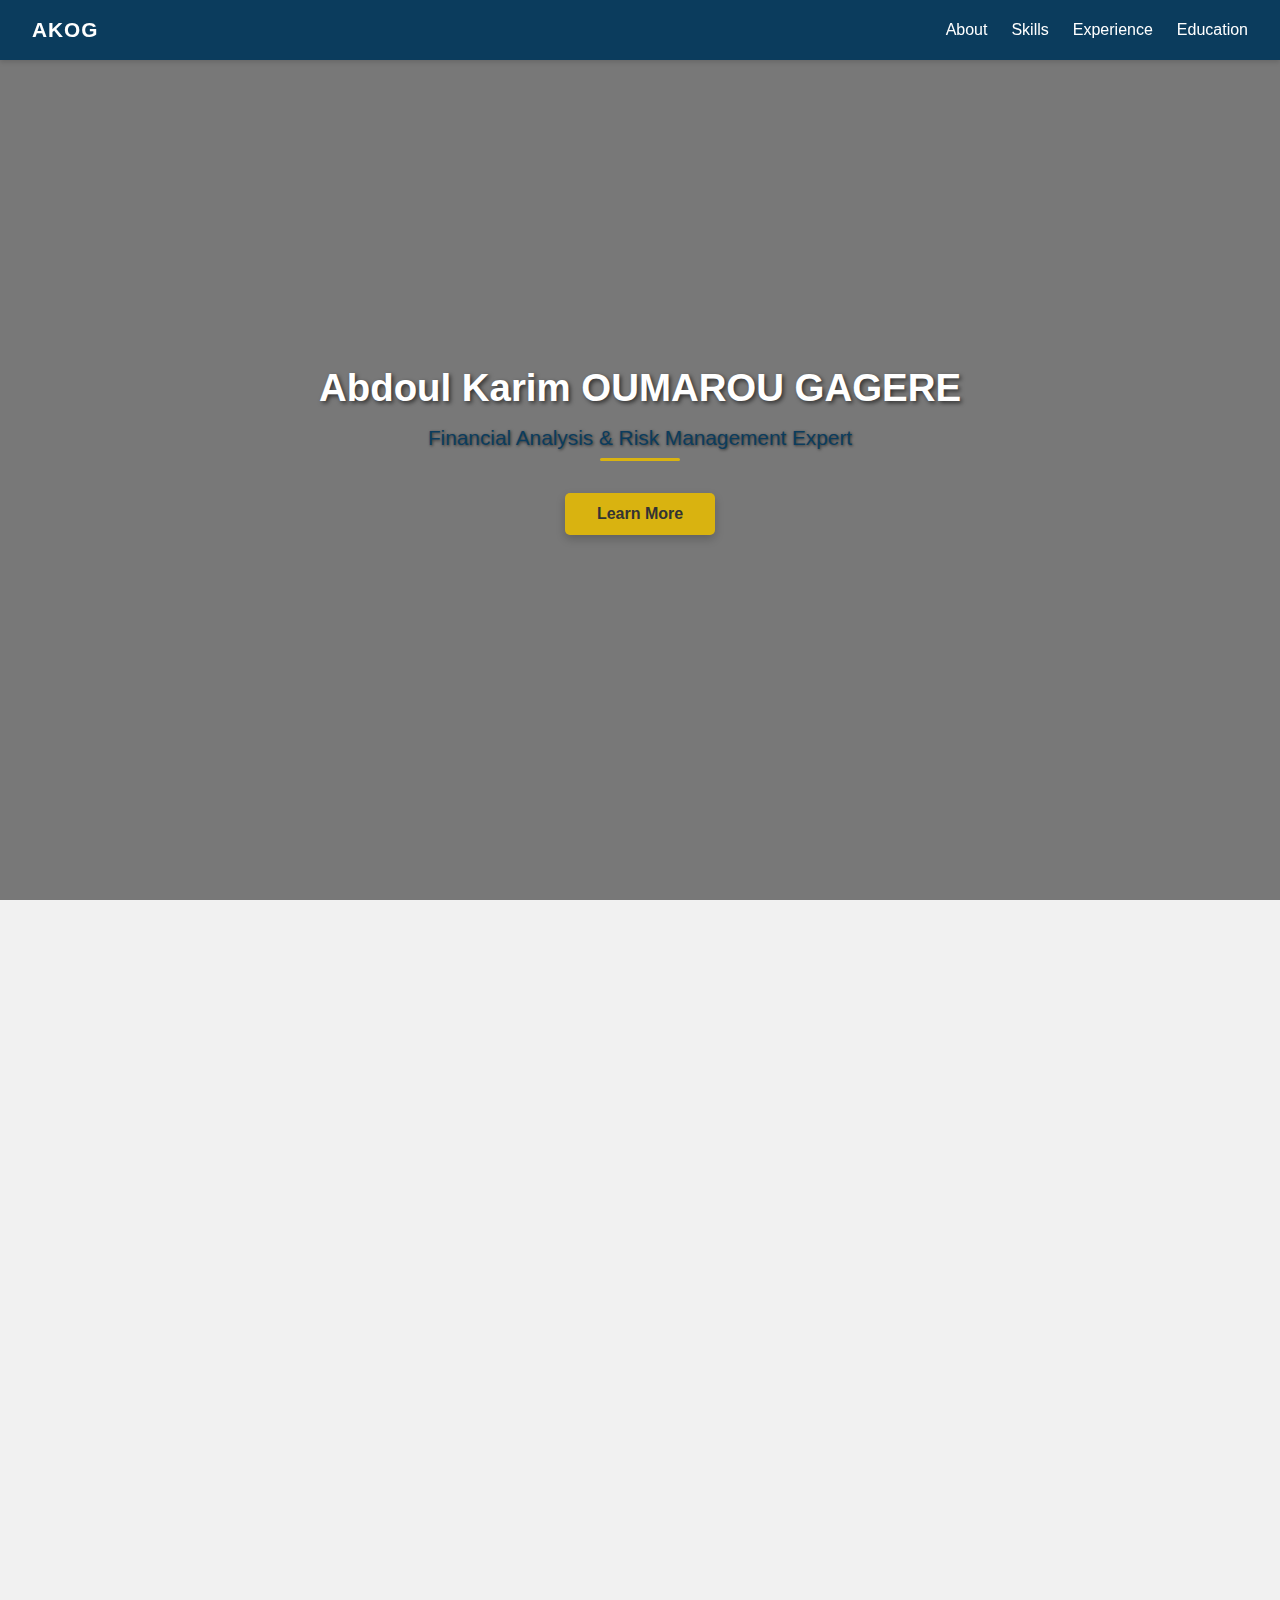
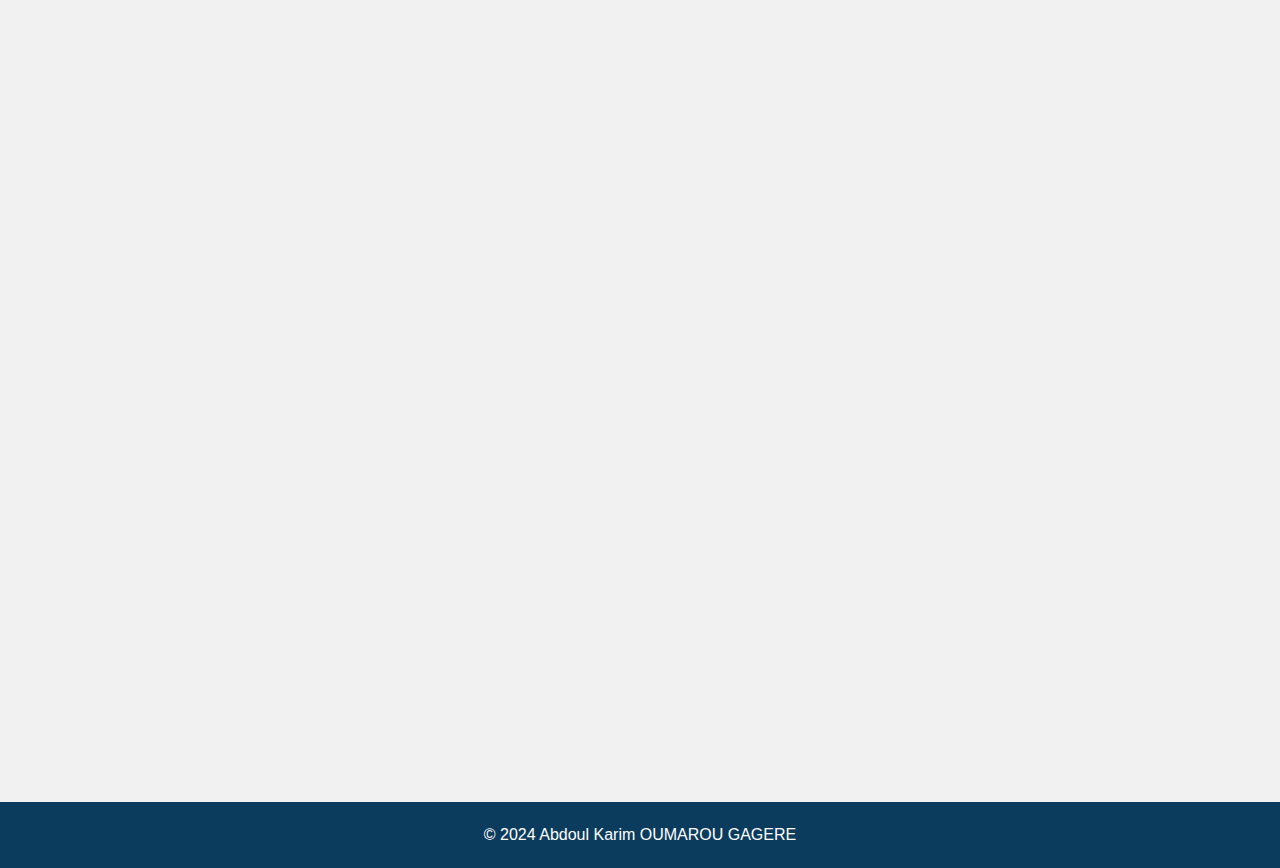
==== index.html @ 5df1a67a "index.html" ====
<!DOCTYPE html>
<html lang="en">
<head>
  <meta charset="UTF-8" />
  <meta name="description" content="CV for Abdoul Karim OUMAROU GAGERE" />
  <meta name="keywords" content="CV, Profile, Finance, Risk Management, WAEMU" />
  <meta name="author" content="Abdoul Karim OUMAROU GAGERE" />
  <meta name="viewport" content="width=device-width, initial-scale=1.0" />
  <title>CV - Abdoul Karim OUMAROU GAGERE</title>
  <style>
    /***********************************************
    * GLOBAL RESET & THEME
    ***********************************************/
    * {
      margin: 0;
      padding: 0;
      box-sizing: border-box;
    }

    body {
      font-family: "Segoe UI", Tahoma, Geneva, Verdana, sans-serif;
      color: #333;
      background-color: #f1f1f1;
      overflow-x: hidden; /* Avoid horizontal scrolling */
      scroll-behavior: smooth;
    }

    a {
      text-decoration: none;
      color: inherit;
    }

    :root {
      --primary-color: #0b3c5d;
      --secondary-color: #328cc1;
      --accent-color: #d9b310;
      --neutral-color: #f1f1f1;
      --text-color: #333;
      --light-text-color: #fff;
    }

    /***********************************************
    * HEADER
    ***********************************************/
    header {
      position: fixed;
      top: 0;
      width: 100%;
      height: 60px;
      background-color: var(--primary-color);
      display: flex;
      align-items: center;
      justify-content: space-between;
      padding: 0 2rem;
      z-index: 999;
      box-shadow: 0 2px 5px rgba(0,0,0,0.15);
    }

    .logo {
      color: var(--light-text-color);
      font-size: 1.3rem;
      font-weight: bold;
      letter-spacing: 1px;
    }

    nav ul {
      display: flex;
      gap: 1.5rem;
      list-style: none;
    }

    nav ul li a {
      color: var(--light-text-color);
      font-weight: 500;
      transition: color 0.3s ease;
    }

    nav ul li a:hover {
      color: var(--accent-color);
    }

    @media (max-width: 768px) {
      nav ul {
        display: none; /* Hide on mobile – optionally implement hamburger */
      }
    }

    /***********************************************
    * HERO (Parallax)
    ***********************************************/
    .hero {
      width: 100%;
      height: 100vh;
      background: url('https://images.unsplash.com/photo-1504274066651-8d31a536b11a?auto=format&fit=crop&w=1950&q=80')
        no-repeat center center/cover;
      display: flex;
      flex-direction: column;
      align-items: center;
      justify-content: center;
      position: relative;
      text-align: center;
      color: var(--light-text-color);
    }

    /* Dark Overlay */
    .hero::before {
      content: "";
      position: absolute;
      top: 0;
      left: 0;
      width: 100%;
      height: 100%;
      background: rgba(0, 0, 0, 0.5);
      z-index: 0;
    }

    .hero-content {
      position: relative;
      z-index: 1;
      max-width: 800px;
      padding: 2rem;
    }

    .hero h1 {
      font-size: 2.4rem;
      margin-bottom: 1rem;
      text-shadow: 2px 2px 4px rgba(0,0,0,0.6);
    }

    .hero h2 {
      font-size: 1.3rem;
      margin-bottom: 2rem;
      font-weight: 300;
      text-shadow: 1px 1px 3px rgba(0,0,0,0.6);
    }

    .hero button {
      padding: 0.75rem 2rem;
      background-color: var(--accent-color);
      border: none;
      color: var(--text-color);
      font-size: 1rem;
      font-weight: 600;
      border-radius: 5px;
      cursor: pointer;
      box-shadow: 0 4px 10px rgba(0,0,0,0.2);
      transition: background 0.3s ease, transform 0.3s ease;
    }

    .hero button:hover {
      background-color: #c9a10c;
      transform: translateY(-3px);
    }

    /***********************************************
    * MAIN SECTION WRAPPER
    ***********************************************/
    main {
      margin-top: 60px; /* So content is not hidden behind fixed header */
    }

    section {
      min-height: 60vh;
      padding: 4rem 2rem;
      display: flex;
      flex-direction: column;
      align-items: center;
      justify-content: center;
      background-color: var(--neutral-color);
    }

    section h2 {
      font-size: 2rem;
      color: var(--primary-color);
      margin-bottom: 2rem;
      text-align: center;
      position: relative;
    }

    /* Simple decorative underline for headings */
    section h2::after {
      content: "";
      width: 80px;
      height: 3px;
      background-color: var(--accent-color);
      display: block;
      margin: 0.5rem auto 0;
      border-radius: 2px;
    }

    /***********************************************
    * ABOUT SECTION
    ***********************************************/
    #about {
      background-color: #fefefe;
    }

    .about-content {
      max-width: 900px;
      margin: 0 auto;
      text-align: center;
      line-height: 1.7;
      color: #555;
    }

    .about-content .personal-info {
      margin-bottom: 1.5rem;
      color: #777;
      font-size: 1rem;
    }

    /***********************************************
    * SKILLS SECTION
    ***********************************************/
    #skills {
      background-color: var(--neutral-color);
    }

    .skills-container {
      max-width: 900px;
      width: 100%;
      margin: 0 auto;
    }

    .skills-item {
      margin-bottom: 1.5rem;
    }

    .skill-label {
      font-weight: 600;
      margin-bottom: 0.5rem;
      color: #444;
    }

    /* Skill Progress Bar */
    .progress-bar {
      position: relative;
      width: 100%;
      height: 8px;
      background-color: #ddd;
      border-radius: 4px;
      overflow: hidden;
    }

    .progress {
      height: 100%;
      background-color: var(--secondary-color);
      width: 0; /* Will animate via JS */
      border-radius: 4px;
      transition: width 1s ease-out;
    }

    /***********************************************
    * EXPERIENCE SECTION
    ***********************************************/
    #experience {
      background-color: #fff;
    }

    .experience-content {
      max-width: 900px;
      width: 100%;
      margin: 0 auto;
    }

    /* Timeline or Card-like styles */
    .job-card {
      background-color: var(--neutral-color);
      margin-bottom: 2rem;
      padding: 1rem 2rem;
      border-radius: 8px;
      box-shadow: 0 2px 8px rgba(0,0,0,0.1);
      transition: transform 0.3s ease;
    }

    .job-card:hover {
      transform: translateY(-3px);
    }

    .job-card h3 {
      color: var(--accent-color);
      font-size: 1.3rem;
      margin-bottom: 0.3rem;
    }

    .job-card h4 {
      color: var(--primary-color);
      margin-bottom: 0.2rem;
      font-size: 1.1rem;
    }

    .job-card h5 {
      color: #666;
      font-size: 0.95rem;
      margin-bottom: 0.5rem;
    }

    .job-card ul {
      margin-left: 1.5rem;
      list-style-type: square;
      color: #555;
      line-height: 1.7;
      margin-top: 0.5rem;
    }

    /***********************************************
    * EDUCATION SECTION
    ***********************************************/
    #education {
      background-color: var(--neutral-color);
    }

    .education-content {
      max-width: 900px;
      width: 100%;
      margin: 0 auto;
    }

    .edu-cert-grid {
      display: grid;
      grid-template-columns: 1fr 1fr;
      gap: 2rem;
      margin-top: 2rem;
    }

    @media (max-width: 768px) {
      .edu-cert-grid {
        grid-template-columns: 1fr;
      }
    }

    .edu-block, .cert-block {
      background-color: #fff;
      border-radius: 8px;
      box-shadow: 0 2px 8px rgba(0,0,0,0.1);
      padding: 1.5rem;
      transition: transform 0.3s ease;
    }

    .edu-block:hover, .cert-block:hover {
      transform: translateY(-3px);
    }

    .edu-block h3, .cert-block h3 {
      color: var(--accent-color);
      font-size: 1.2rem;
      margin-bottom: 1rem;
    }

    .edu-block ul, .cert-block ul {
      list-style-type: disc;
      margin-left: 1.3rem;
      color: #555;
      line-height: 1.7;
    }

    /***********************************************
    * FOOTER
    ***********************************************/
    footer {
      background-color: var(--primary-color);
      color: var(--light-text-color);
      text-align: center;
      padding: 1rem 2rem;
    }

    footer p {
      margin: 0.5rem 0;
    }

    /***********************************************
    * SCROLL ANIMATION CLASSES
    ***********************************************/
    .hidden {
      opacity: 0;
      transform: translateY(40px);
      transition: all 0.8s ease;
    }

    .show {
      opacity: 1;
      transform: translateY(0);
    }
  </style>
</head>
<body>
  <!-- HEADER -->
  <header>
    <div class="logo">AKOG</div>
    <nav>
      <ul>
        <li><a href="#about">About</a></li>
        <li><a href="#skills">Skills</a></li>
        <li><a href="#experience">Experience</a></li>
        <li><a href="#education">Education</a></li>
      </ul>
    </nav>
  </header>

  <!-- HERO -->
  <section class="hero">
    <div class="hero-content">
      <h1>Abdoul Karim OUMAROU GAGERE</h1>
      <h2>Financial Analysis &amp; Risk Management Expert</h2>
      <button onclick="document.querySelector('#about').scrollIntoView({behavior:'smooth'});">
        Learn More
      </button>
    </div>
  </section>

  <!-- MAIN CONTENT -->
  <main>
    <!-- ABOUT -->
    <section id="about" class="hidden">
      <h2>About Me</h2>
      <div class="about-content">
        <div class="personal-info">
          <p><strong>Address:</strong> Liberté 6 extension — Dakar, SENEGAL</p>
          <p><strong>Phone:</strong> (+221) 78 439 1923</p>
          <!-- Removed Email, Nationality, and Marital Status as requested -->
        </div>
        <p>
          Highly analytical and results-oriented financial professional with over eight years 
          of experience working within the West African financial sector, specializing in 
          financial standardization and regulatory compliance. Proven ability to analyze 
          financial data, assess risks, and ensure adherence to stringent regulatory 
          frameworks within the WAEMU region. Extensive experience collaborating with and 
          understanding the operational needs of financial institutions. Possesses a strong 
          understanding of financial instruments and regulatory environments gained through 
          implementing key financial standards.
        </p>
        <br/>
        <p>
          Seeking to leverage expertise in financial analysis, risk assessment, and 
          stakeholder management to contribute to Shelter Afrique's mission of promoting 
          sustainable housing development in Africa by effectively managing and optimizing 
          loan portfolios. Fluent in English and French.
        </p>
      </div>
    </section>

    <!-- SKILLS -->
    <section id="skills" class="hidden">
      <h2>My Skills</h2>
      <div class="skills-container">

        <!-- Example Progress Bars for Skills -->
        <div class="skills-item">
          <div class="skill-label">Financial Analysis &amp; Reporting</div>
          <div class="progress-bar">
            <div class="progress" data-progress="90"></div>
          </div>
        </div>

        <div class="skills-item">
          <div class="skill-label">Risk Assessment &amp; Management</div>
          <div class="progress-bar">
            <div class="progress" data-progress="88"></div>
          </div>
        </div>

        <div class="skills-item">
          <div class="skill-label">Regulatory Compliance (WAEMU &amp; International)</div>
          <div class="progress-bar">
            <div class="progress" data-progress="85"></div>
          </div>
        </div>

        <div class="skills-item">
          <div class="skill-label">Stakeholder Management &amp; Collaboration</div>
          <div class="progress-bar">
            <div class="progress" data-progress="90"></div>
          </div>
        </div>

        <div class="skills-item">
          <div class="skill-label">Project Management (Financial Focus)</div>
          <div class="progress-bar">
            <div class="progress" data-progress="80"></div>
          </div>
        </div>

        <div class="skills-item">
          <div class="skill-label">Understanding of Financial Institutions</div>
          <div class="progress-bar">
            <div class="progress" data-progress="85"></div>
          </div>
        </div>

        <div class="skills-item">
          <div class="skill-label">Training &amp; Capacity Building (Financial Context)</div>
          <div class="progress-bar">
            <div class="progress" data-progress="85"></div>
          </div>
        </div>

        <div class="skills-item">
          <div class="skill-label">Microsoft Office Suite (Word, Excel, PowerPoint)</div>
          <div class="progress-bar">
            <div class="progress" data-progress="92"></div>
          </div>
        </div>

        <div class="skills-item">
          <div class="skill-label">Bilingual Communication (French &amp; English)</div>
          <div class="progress-bar">
            <div class="progress" data-progress="95"></div>
          </div>
        </div>
      </div>
    </section>

    <!-- EXPERIENCE -->
    <section id="experience" class="hidden">
      <h2>Professional Experience</h2>
      <div class="experience-content">
        <!-- Job 1 -->
        <div class="job-card">
          <h3>CONOBAFI</h3>
          <h4>Standardization Specialist</h4>
          <h5>May 2019 – Present (Dakar, Senegal)</h5>
          <ul>
            <li>
              Led development and implementation of interoperable QR Code payment 
              standard and direct debit payment standard adopted by the BCEAO, 
              impacting over 130 banks across the WAEMU region.
            </li>
            <li>
              Ensured projects met WAEMU regulations by liaising with regulatory 
              bodies (BCEAO, AMF-UMOA), demonstrating strong regulatory understanding.
            </li>
            <li>
              Prepared project proposals, reports, and strategic notes for 
              executive committees; managed budgets (~$48k USD annually).
            </li>
            <li>
              Drafted RFPs and Terms of Reference for standardization projects, 
              aligning with regulatory standards and fostering transparency.
            </li>
            <li>
              Developed internal procedures and quality assurance checks to improve 
              financial accountability and operational efficiency.
            </li>
            <li>
              Organized workshops in seven West African countries, building 
              regional capacity in financial standardization and compliance.
            </li>
            <li>
              Engaged with BCEAO, AMF-UMOA, and financial institutions to 
              provide training, fostering strong partnerships.
            </li>
          </ul>
        </div>

        <!-- Job 2 -->
        <div class="job-card">
          <h3>FIDELITY INVESTMENTS CANADA</h3>
          <h4>Senior Bilingual Financial Service Representative</h4>
          <h5>Dec 2015 – Jan 2018 (Toronto, Canada)</h5>
          <ul>
            <li>
              Provided expert advice on mutual fund regulations and 
              investment strategies, leveraging deep knowledge of financial products.
            </li>
            <li>
              Managed client inquiries and supported investment brokers, 
              adhering to regulatory requirements in all interactions.
            </li>
            <li>
              Contributed to process improvements for enhanced service delivery 
              in a regulated financial environment.
            </li>
            <li>
              Ensured strict compliance with Canadian financial regulations and 
              company policies in client engagements.
            </li>
          </ul>
        </div>

        <!-- Job 3 -->
        <div class="job-card">
          <h3>CHASE PAYMENTECH</h3>
          <h4>Bilingual Client Service Specialist</h4>
          <h5>Feb 2015 – Dec 2015 (Toronto, Canada)</h5>
          <ul>
            <li>
              Provided technical support to merchants on payment systems, 
              requiring an understanding of financial transaction processes and security.
            </li>
            <li>
              Analyzed financial transactions to resolve discrepancies and 
              prevent fraud, showcasing attention to detail in financial matters.
            </li>
          </ul>
        </div>
      </div>
    </section>

    <!-- EDUCATION -->
    <section id="education" class="hidden">
      <h2>Education &amp; Certifications</h2>
      <div class="education-content">
        <div class="edu-cert-grid">
          <!-- Education -->
          <div class="edu-block">
            <h3>Education</h3>
            <ul>
              <li>Post Graduate Diploma in Finance — University of Quebec at Trois-Rivieres (2014)</li>
              <li>Bachelor of Arts in Economics — University Moulay Ismail Meknes (2011)</li>
            </ul>
          </div>
          <!-- Certifications -->
          <div class="cert-block">
            <h3>Certifications</h3>
            <ul>
              <li>ISO 20022 CBPR+ (2023)</li>
              <li>Operational Risk Management (2023)</li>
              <li>Quality Management Systems ISO 9001 (2022)</li>
              <li>Project Management Training (2021)</li>
            </ul>
          </div>
        </div>
      </div>
    </section>
  </main>

  <!-- FOOTER -->
  <footer>
    <p>© 2024 Abdoul Karim OUMAROU GAGERE</p>
    <!-- Removed email link; only phone was requested to remain. -->
  </footer>

  <!-- JS: Intersection Observer + Skill Bar Animation -->
  <script>
    // Reveal sections on scroll
    const hiddenSections = document.querySelectorAll('.hidden');
    const revealSection = (entries, observer) => {
      entries.forEach(entry => {
        if (entry.isIntersecting) {
          entry.target.classList.add('show');
          observer.unobserve(entry.target);
        }
      });
    };
    const sectionObserver = new IntersectionObserver(revealSection, {
      threshold: 0.1,
    });
    hiddenSections.forEach(section => sectionObserver.observe(section));

    // Animate skill progress bars
    window.addEventListener('scroll', function() {
      const progressBars = document.querySelectorAll('.progress');
      progressBars.forEach(bar => {
        const rect = bar.getBoundingClientRect();
        if (
          rect.top >= 0 &&
          rect.bottom <= (window.innerHeight || document.documentElement.clientHeight)
        ) {
          // Animate only once if not already set
          if (!bar.style.width || bar.style.width === '0px') {
            const finalWidth = bar.getAttribute('data-progress') + '%';
            bar.style.width = finalWidth;
          }
        }
      });
    });
  </script>
</body>
</html>
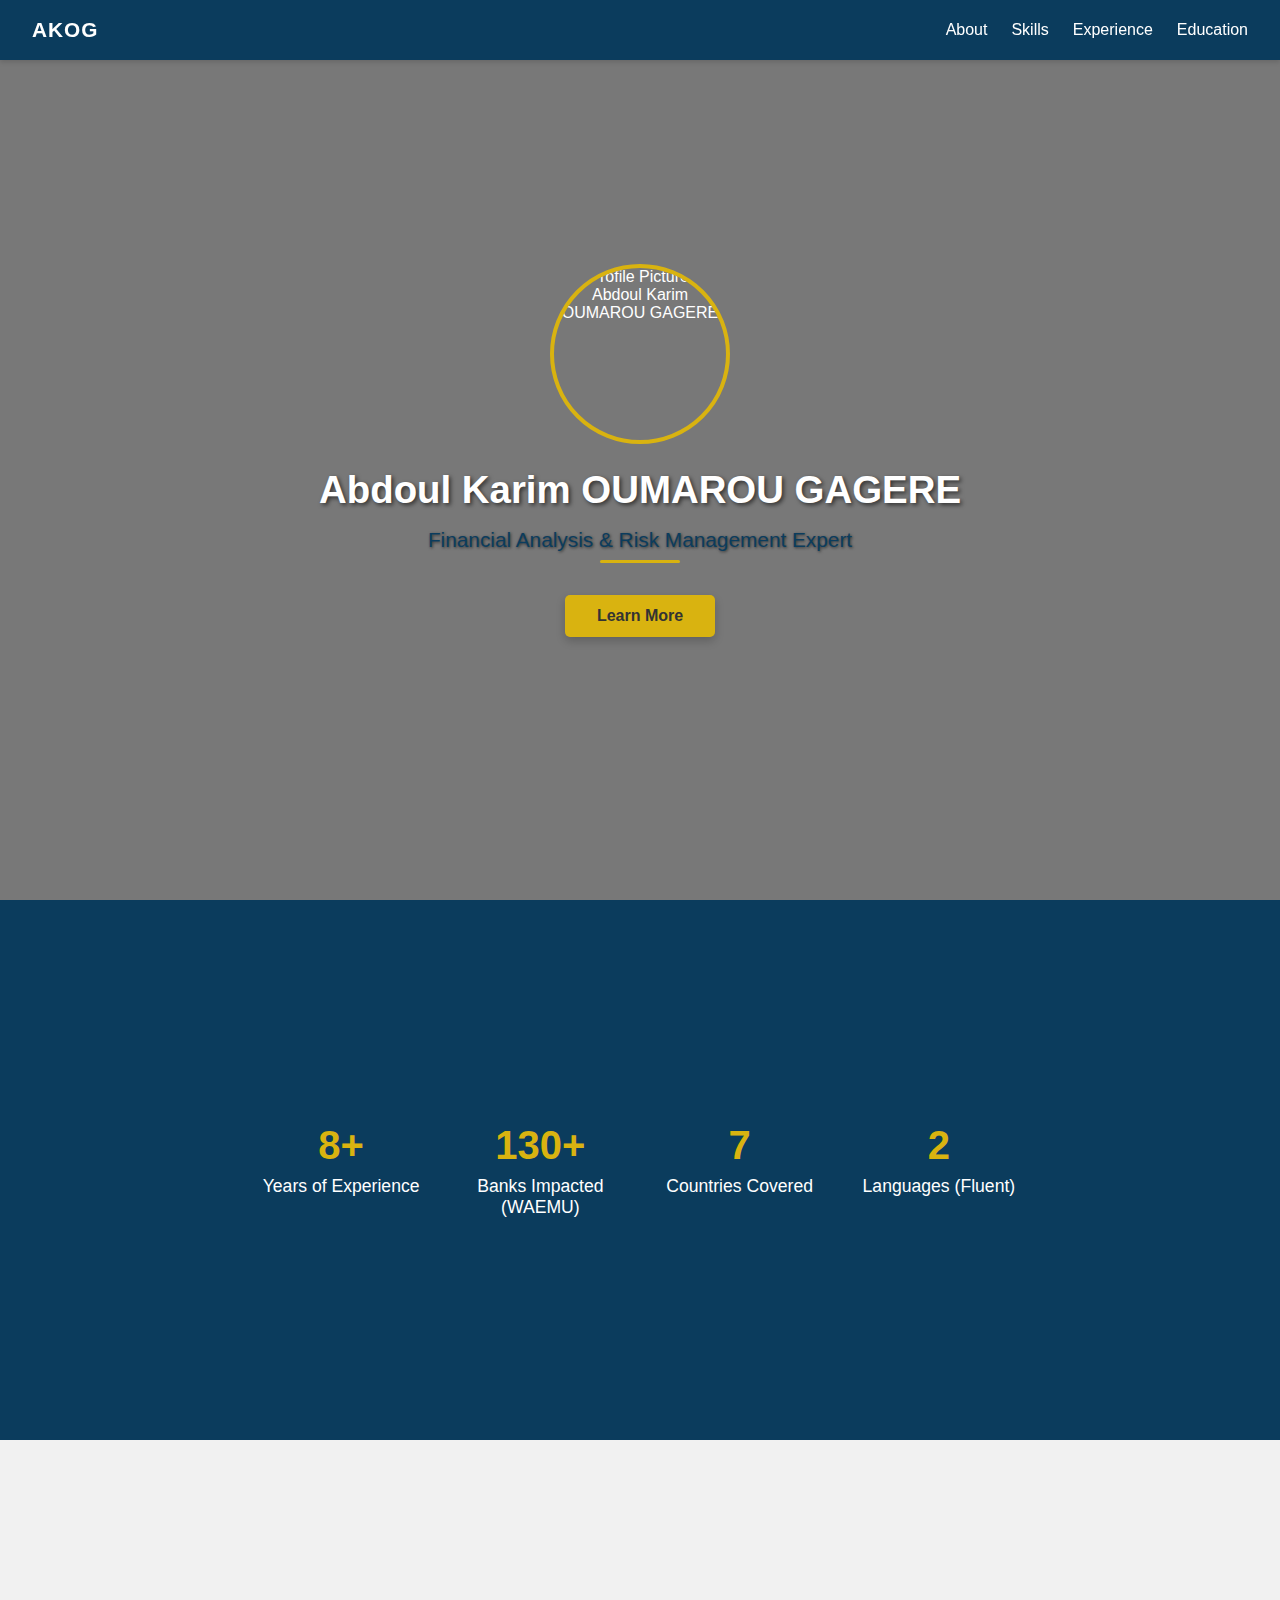
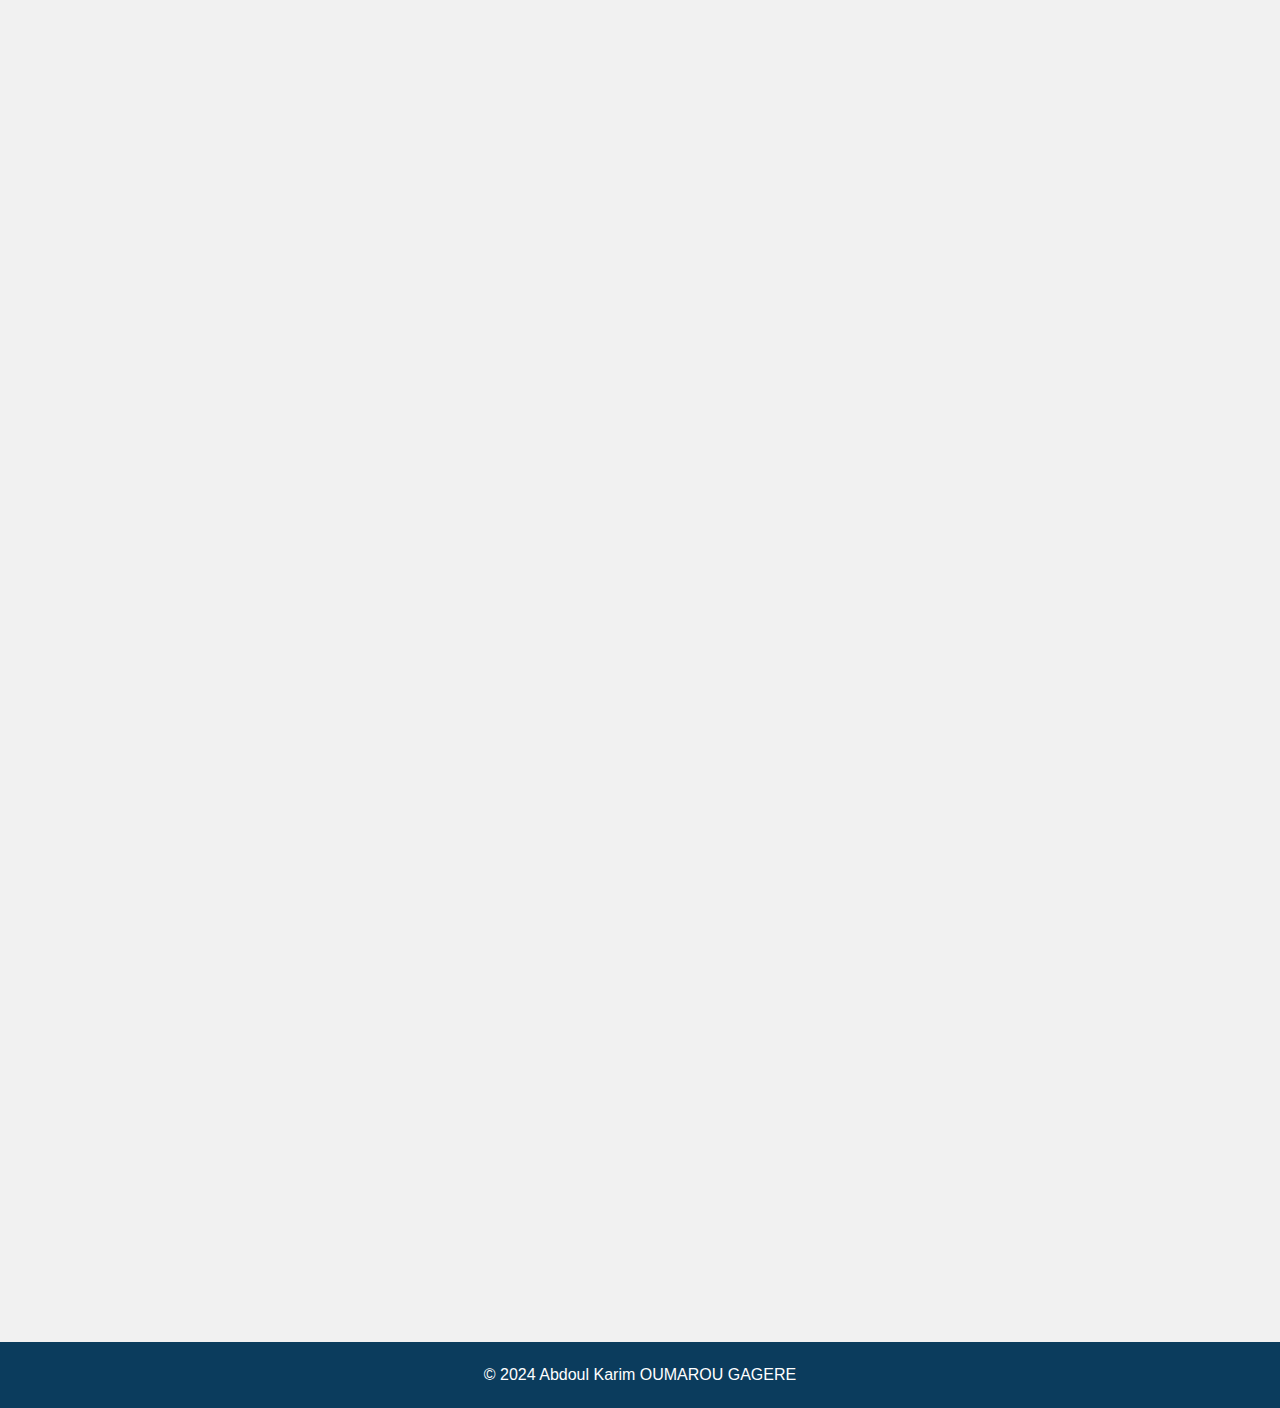
==== commit 28f4f5ea: "index.html" ====
--- a/index.html
+++ b/index.html
@@ -54,6 +54,12 @@
       padding: 0 2rem;
       z-index: 999;
       box-shadow: 0 2px 5px rgba(0,0,0,0.15);
+      transition: transform 0.5s ease; /* Add transition for animation */
+    }
+
+    /* Header Animation (Hide on scroll down, show on scroll up) */
+    .header-hidden {
+      transform: translateY(-60px); /* Hide the header */
     }
 
     .logo {
@@ -119,12 +125,33 @@
       z-index: 1;
       max-width: 800px;
       padding: 2rem;
+      display: flex;
+      flex-direction: column;
+      align-items: center;
+    }
+
+    /* Profile Image */
+    .profile-img-container {
+      width: 180px;
+      height: 180px;
+      border-radius: 50%;
+      overflow: hidden;
+      margin-bottom: 1.5rem;
+      border: 4px solid var(--accent-color);
+      animation: fadeInUp 1s ease;
+    }
+
+    .profile-img-container img {
+      width: 100%;
+      height: 100%;
+      object-fit: cover;
     }
 
     .hero h1 {
       font-size: 2.4rem;
       margin-bottom: 1rem;
       text-shadow: 2px 2px 4px rgba(0,0,0,0.6);
+      animation: fadeInUp 1s ease; /* Fade in animation */
     }
 
     .hero h2 {
@@ -132,6 +159,7 @@
       margin-bottom: 2rem;
       font-weight: 300;
       text-shadow: 1px 1px 3px rgba(0,0,0,0.6);
+      animation: fadeInUp 1.5s ease; /* Fade in animation with delay */
     }
 
     .hero button {
@@ -145,11 +173,45 @@
       cursor: pointer;
       box-shadow: 0 4px 10px rgba(0,0,0,0.2);
       transition: background 0.3s ease, transform 0.3s ease;
+      animation: fadeInUp 2s ease; /* Fade in animation with delay */
     }
 
     .hero button:hover {
       background-color: #c9a10c;
       transform: translateY(-3px);
+    }
+
+    /***********************************************
+    * SUMMARY STATS
+    ***********************************************/
+    .summary-stats {
+      background-color: var(--primary-color);
+      color: var(--light-text-color);
+      padding: 2rem;
+      text-align: center;
+    }
+
+    .stats-container {
+      display: flex;
+      justify-content: center;
+      flex-wrap: wrap;
+      gap: 2rem;
+    }
+
+    .stat-item {
+      flex: 1;
+      min-width: 150px;
+    }
+
+    .stat-number {
+      font-size: 2.5rem;
+      font-weight: bold;
+      color: var(--accent-color);
+    }
+
+    .stat-label {
+      font-size: 1.1rem;
+      margin-top: 0.5rem;
     }
 
     /***********************************************
@@ -380,6 +442,20 @@
     .show {
       opacity: 1;
       transform: translateY(0);
+    }
+
+    /***********************************************
+    * KEYFRAMES FOR ANIMATIONS
+    ***********************************************/
+    @keyframes fadeInUp {
+      from {
+        opacity: 0;
+        transform: translateY(30px);
+      }
+      to {
+        opacity: 1;
+        transform: translateY(0);
+      }
     }
   </style>
 </head>
@@ -400,11 +476,36 @@
   <!-- HERO -->
   <section class="hero">
     <div class="hero-content">
+      <div class="profile-img-container">
+        <img src="your_photo.jpg" alt="Profile Picture of Abdoul Karim OUMAROU GAGERE" />
+      </div>
       <h1>Abdoul Karim OUMAROU GAGERE</h1>
-      <h2>Financial Analysis &amp; Risk Management Expert</h2>
+      <h2>Financial Analysis & Risk Management Expert</h2>
       <button onclick="document.querySelector('#about').scrollIntoView({behavior:'smooth'});">
         Learn More
       </button>
+    </div>
+  </section>
+
+  <!-- SUMMARY STATS -->
+  <section class="summary-stats">
+    <div class="stats-container">
+      <div class="stat-item">
+        <div class="stat-number">8+</div>
+        <div class="stat-label">Years of Experience</div>
+      </div>
+      <div class="stat-item">
+        <div class="stat-number">130+</div>
+        <div class="stat-label">Banks Impacted (WAEMU)</div>
+      </div>
+      <div class="stat-item">
+        <div class="stat-number">7</div>
+        <div class="stat-label">Countries Covered</div>
+      </div>
+      <div class="stat-item">
+        <div class="stat-number">2</div>
+        <div class="stat-label">Languages (Fluent)</div>
+      </div>
     </div>
   </section>
 
@@ -446,28 +547,28 @@
 
         <!-- Example Progress Bars for Skills -->
         <div class="skills-item">
-          <div class="skill-label">Financial Analysis &amp; Reporting</div>
+          <div class="skill-label">Financial Analysis & Reporting</div>
           <div class="progress-bar">
             <div class="progress" data-progress="90"></div>
           </div>
         </div>
 
         <div class="skills-item">
-          <div class="skill-label">Risk Assessment &amp; Management</div>
+          <div class="skill-label">Risk Assessment & Management</div>
           <div class="progress-bar">
             <div class="progress" data-progress="88"></div>
           </div>
         </div>
 
         <div class="skills-item">
-          <div class="skill-label">Regulatory Compliance (WAEMU &amp; International)</div>
+          <div class="skill-label">Regulatory Compliance (WAEMU & International)</div>
           <div class="progress-bar">
             <div class="progress" data-progress="85"></div>
           </div>
         </div>
 
         <div class="skills-item">
-          <div class="skill-label">Stakeholder Management &amp; Collaboration</div>
+          <div class="skill-label">Stakeholder Management & Collaboration</div>
           <div class="progress-bar">
             <div class="progress" data-progress="90"></div>
           </div>
@@ -488,7 +589,7 @@
         </div>
 
         <div class="skills-item">
-          <div class="skill-label">Training &amp; Capacity Building (Financial Context)</div>
+          <div class="skill-label">Training & Capacity Building (Financial Context)</div>
           <div class="progress-bar">
             <div class="progress" data-progress="85"></div>
           </div>
@@ -502,7 +603,7 @@
         </div>
 
         <div class="skills-item">
-          <div class="skill-label">Bilingual Communication (French &amp; English)</div>
+          <div class="skill-label">Bilingual Communication (French & English)</div>
           <div class="progress-bar">
             <div class="progress" data-progress="95"></div>
           </div>
@@ -598,7 +699,7 @@
 
     <!-- EDUCATION -->
     <section id="education" class="hidden">
-      <h2>Education &amp; Certifications</h2>
+      <h2>Education & Certifications</h2>
       <div class="education-content">
         <div class="edu-cert-grid">
           <!-- Education -->
@@ -630,7 +731,7 @@
     <!-- Removed email link; only phone was requested to remain. -->
   </footer>
 
-  <!-- JS: Intersection Observer + Skill Bar Animation -->
+  <!-- JS: Intersection Observer + Skill Bar Animation + Header Animation -->
   <script>
     // Reveal sections on scroll
     const hiddenSections = document.querySelectorAll('.hidden');
@@ -664,6 +765,23 @@
         }
       });
     });
+
+    // Header animation (hide on scroll down, show on scroll up)
+    let lastScrollY = window.scrollY;
+    window.addEventListener('scroll', () => {
+      const header = document.querySelector('header');
+      const currentScrollY = window.scrollY;
+
+      if (currentScrollY > lastScrollY) {
+        // Scrolling down
+        header.classList.add('header-hidden');
+      } else {
+        // Scrolling up
+        header.classList.remove('header-hidden');
+      }
+
+      lastScrollY = currentScrollY;
+    });
   </script>
 </body>
 </html>
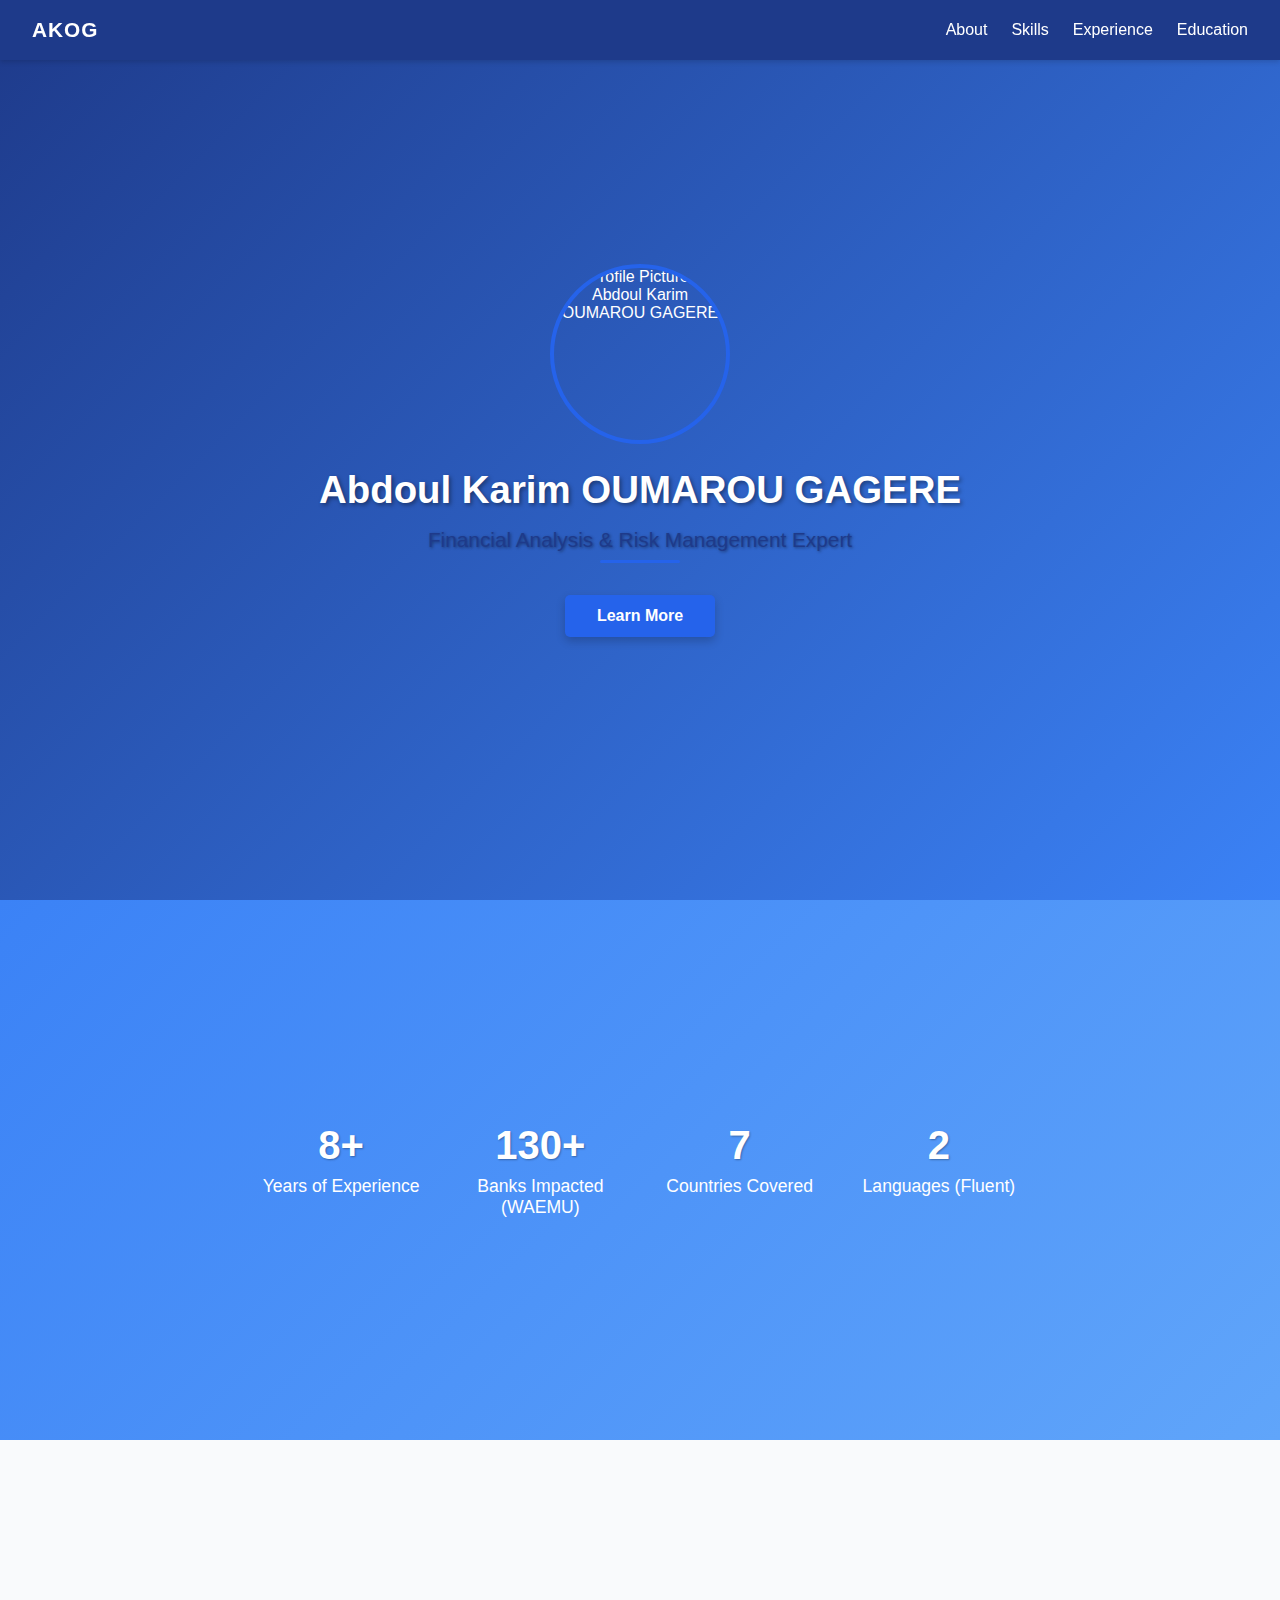
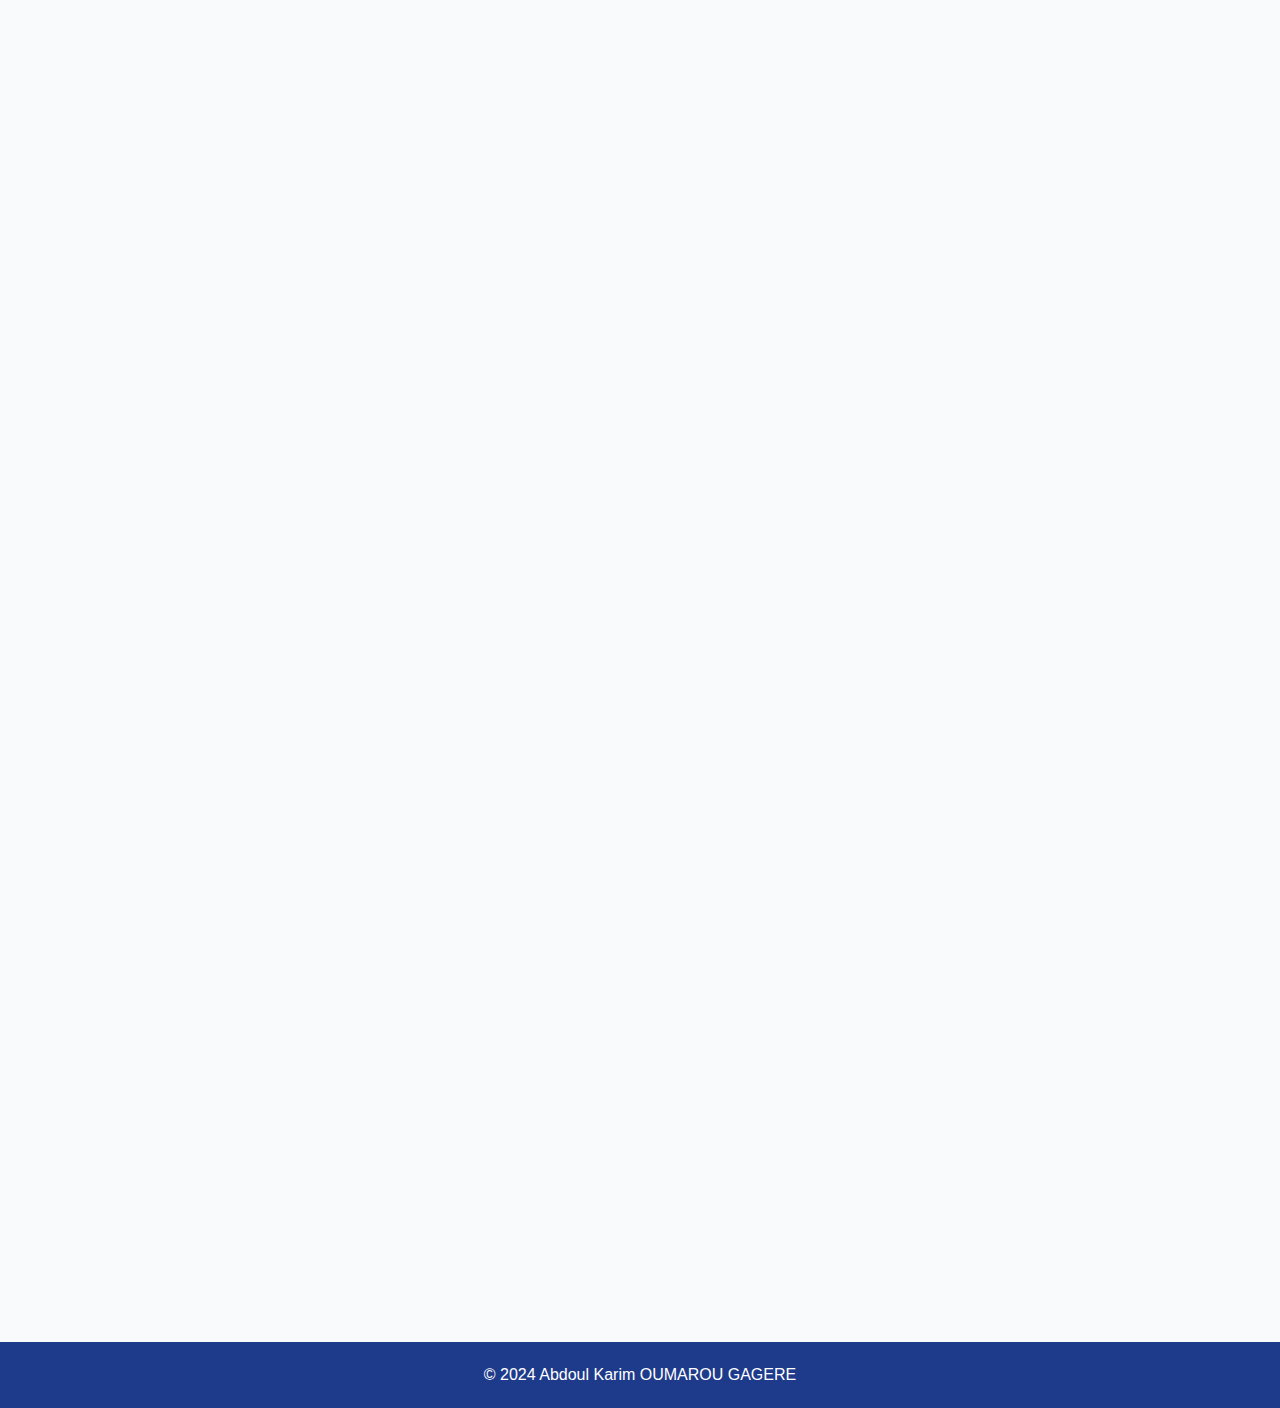
==== commit d13c3187: "index.html" ====
--- a/index.html
+++ b/index.html
@@ -20,7 +20,7 @@
     body {
       font-family: "Segoe UI", Tahoma, Geneva, Verdana, sans-serif;
       color: #333;
-      background-color: #f1f1f1;
+      background-color: #f9fafc; /* Lighter background for the page */
       overflow-x: hidden; /* Avoid horizontal scrolling */
       scroll-behavior: smooth;
     }
@@ -31,12 +31,13 @@
     }
 
     :root {
-      --primary-color: #0b3c5d;
-      --secondary-color: #328cc1;
-      --accent-color: #d9b310;
-      --neutral-color: #f1f1f1;
-      --text-color: #333;
-      --light-text-color: #fff;
+      /* New blues + neutral palette */
+      --primary-color: #1E3A8A; /* Deep Blue */
+      --secondary-color: #3B82F6; /* Vibrant Blue */
+      --accent-color: #2563EB;   /* Mid-tone Blue for Buttons/Accents */
+      --neutral-color: #f9fafc;  /* Light neutral background */
+      --text-color: #1F2937;     /* Darker text for better contrast */
+      --light-text-color: #ffffff; /* White text where needed */
     }
 
     /***********************************************
@@ -82,7 +83,7 @@
     }
 
     nav ul li a:hover {
-      color: var(--accent-color);
+      color: var(--secondary-color);
     }
 
     @media (max-width: 768px) {
@@ -92,13 +93,17 @@
     }
 
     /***********************************************
-    * HERO (Parallax)
+    * HERO SECTION (Now uses gradient instead of background image)
     ***********************************************/
     .hero {
       width: 100%;
       height: 100vh;
-      background: url('https://images.unsplash.com/photo-1504274066651-8d31a536b11a?auto=format&fit=crop&w=1950&q=80')
-        no-repeat center center/cover;
+      /* Removed background image in favor of a gradient */
+      background: linear-gradient(
+        135deg,
+        var(--primary-color) 0%,
+        var(--secondary-color) 100%
+      );
       display: flex;
       flex-direction: column;
       align-items: center;
@@ -108,17 +113,7 @@
       color: var(--light-text-color);
     }
 
-    /* Dark Overlay */
-    .hero::before {
-      content: "";
-      position: absolute;
-      top: 0;
-      left: 0;
-      width: 100%;
-      height: 100%;
-      background: rgba(0, 0, 0, 0.5);
-      z-index: 0;
-    }
+    /* Removed the dark overlay (.hero::before) */
 
     .hero-content {
       position: relative;
@@ -150,7 +145,7 @@
     .hero h1 {
       font-size: 2.4rem;
       margin-bottom: 1rem;
-      text-shadow: 2px 2px 4px rgba(0,0,0,0.6);
+      text-shadow: 2px 2px 4px rgba(0,0,0,0.4);
       animation: fadeInUp 1s ease; /* Fade in animation */
     }
 
@@ -158,7 +153,7 @@
       font-size: 1.3rem;
       margin-bottom: 2rem;
       font-weight: 300;
-      text-shadow: 1px 1px 3px rgba(0,0,0,0.6);
+      text-shadow: 1px 1px 3px rgba(0,0,0,0.4);
       animation: fadeInUp 1.5s ease; /* Fade in animation with delay */
     }
 
@@ -166,7 +161,7 @@
       padding: 0.75rem 2rem;
       background-color: var(--accent-color);
       border: none;
-      color: var(--text-color);
+      color: var(--light-text-color);
       font-size: 1rem;
       font-weight: 600;
       border-radius: 5px;
@@ -177,15 +172,20 @@
     }
 
     .hero button:hover {
-      background-color: #c9a10c;
+      background-color: #1D4ED8; /* Slightly darker blue on hover */
       transform: translateY(-3px);
     }
 
     /***********************************************
     * SUMMARY STATS
     ***********************************************/
+    /* Slight gradient with subtle design for the stats section */
     .summary-stats {
-      background-color: var(--primary-color);
+      background: linear-gradient(
+        135deg,
+        var(--secondary-color) 0%,
+        #60a5fa 100%
+      );
       color: var(--light-text-color);
       padding: 2rem;
       text-align: center;
@@ -196,6 +196,8 @@
       justify-content: center;
       flex-wrap: wrap;
       gap: 2rem;
+      max-width: 900px;
+      margin: 0 auto;
     }
 
     .stat-item {
@@ -206,7 +208,8 @@
     .stat-number {
       font-size: 2.5rem;
       font-weight: bold;
-      color: var(--accent-color);
+      color: #ffffff;
+      text-shadow: 1px 1px 2px rgba(0,0,0,0.3);
     }
 
     .stat-label {
@@ -254,7 +257,7 @@
     * ABOUT SECTION
     ***********************************************/
     #about {
-      background-color: #fefefe;
+      background-color: #ffffff;
     }
 
     .about-content {
@@ -267,7 +270,7 @@
 
     .about-content .personal-info {
       margin-bottom: 1.5rem;
-      color: #777;
+      color: #555;
       font-size: 1rem;
     }
 
@@ -473,7 +476,7 @@
     </nav>
   </header>
 
-  <!-- HERO -->
+  <!-- HERO (Now with a gradient instead of an image) -->
   <section class="hero">
     <div class="hero-content">
       <div class="profile-img-container">
@@ -518,7 +521,6 @@
         <div class="personal-info">
           <p><strong>Address:</strong> Liberté 6 extension — Dakar, SENEGAL</p>
           <p><strong>Phone:</strong> (+221) 78 439 1923</p>
-          <!-- Removed Email, Nationality, and Marital Status as requested -->
         </div>
         <p>
           Highly analytical and results-oriented financial professional with over eight years 
@@ -728,7 +730,6 @@
   <!-- FOOTER -->
   <footer>
     <p>© 2024 Abdoul Karim OUMAROU GAGERE</p>
-    <!-- Removed email link; only phone was requested to remain. -->
   </footer>
 
   <!-- JS: Intersection Observer + Skill Bar Animation + Header Animation -->
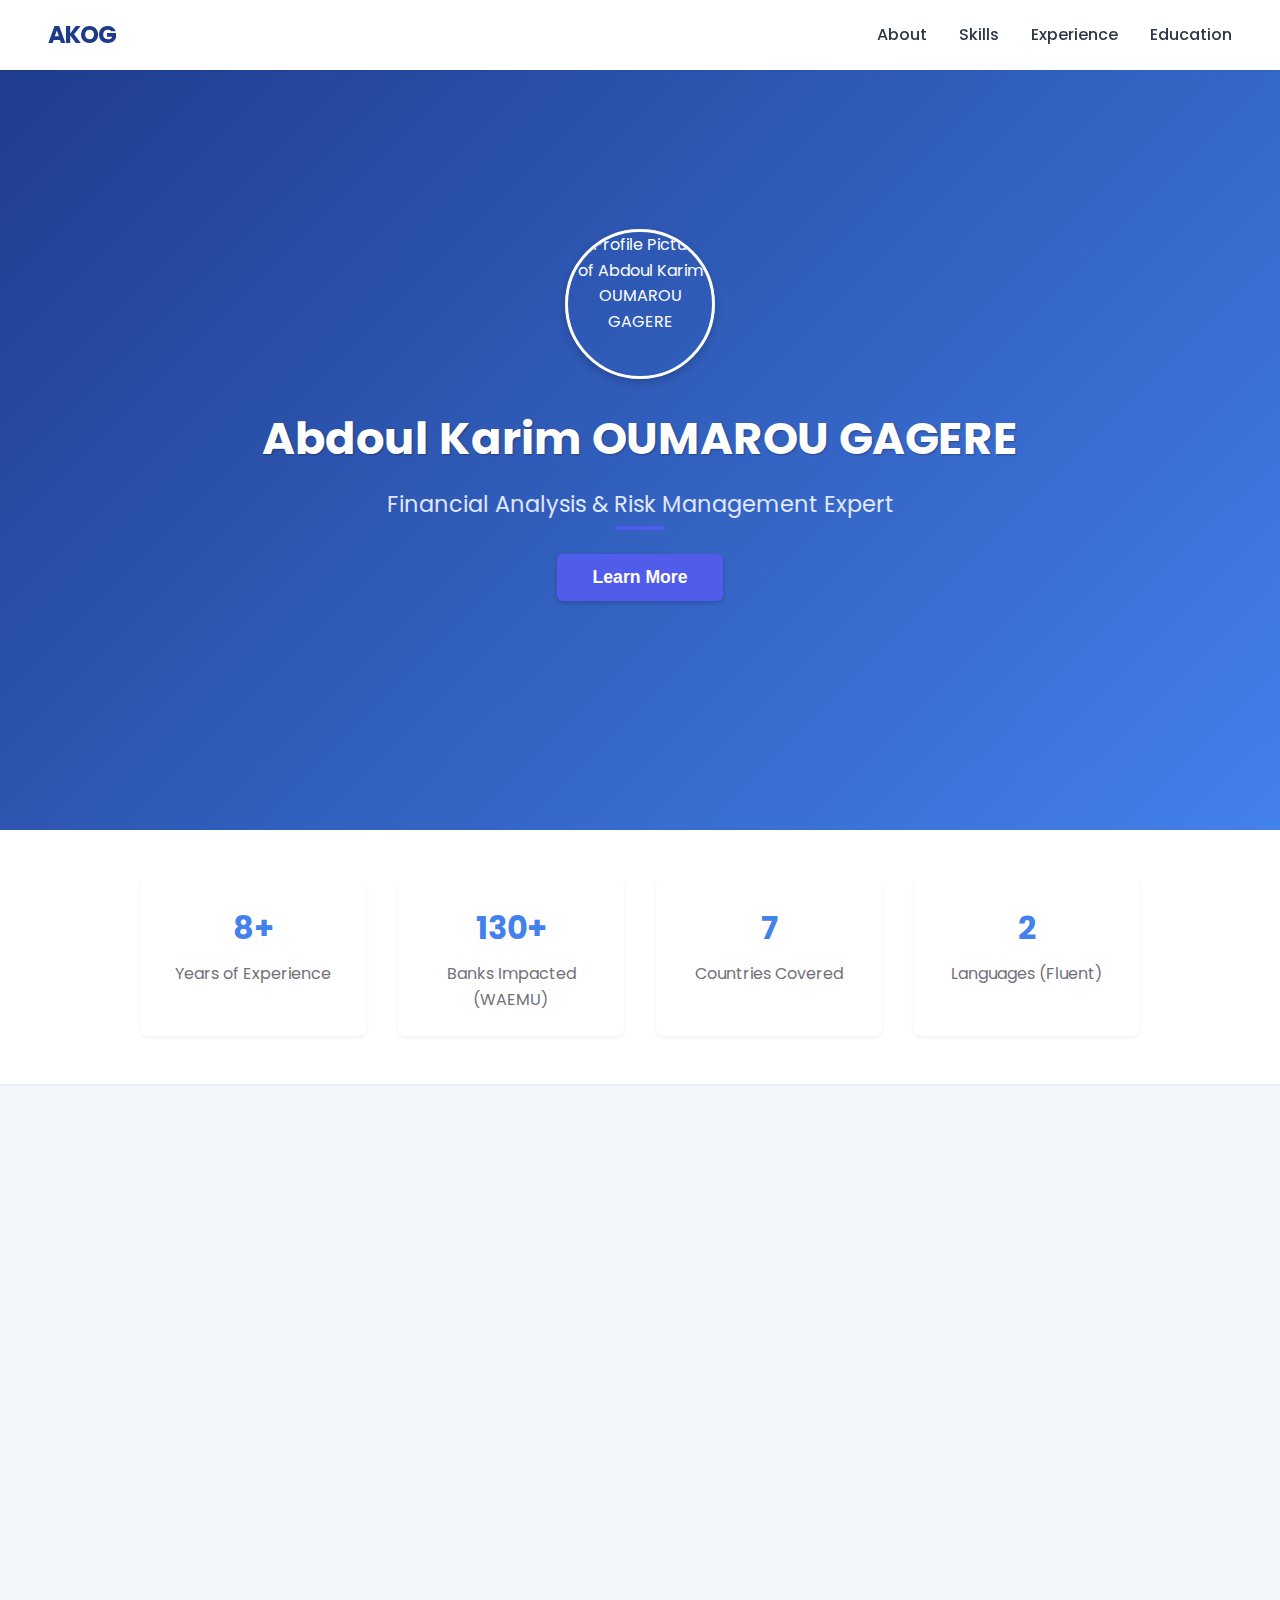
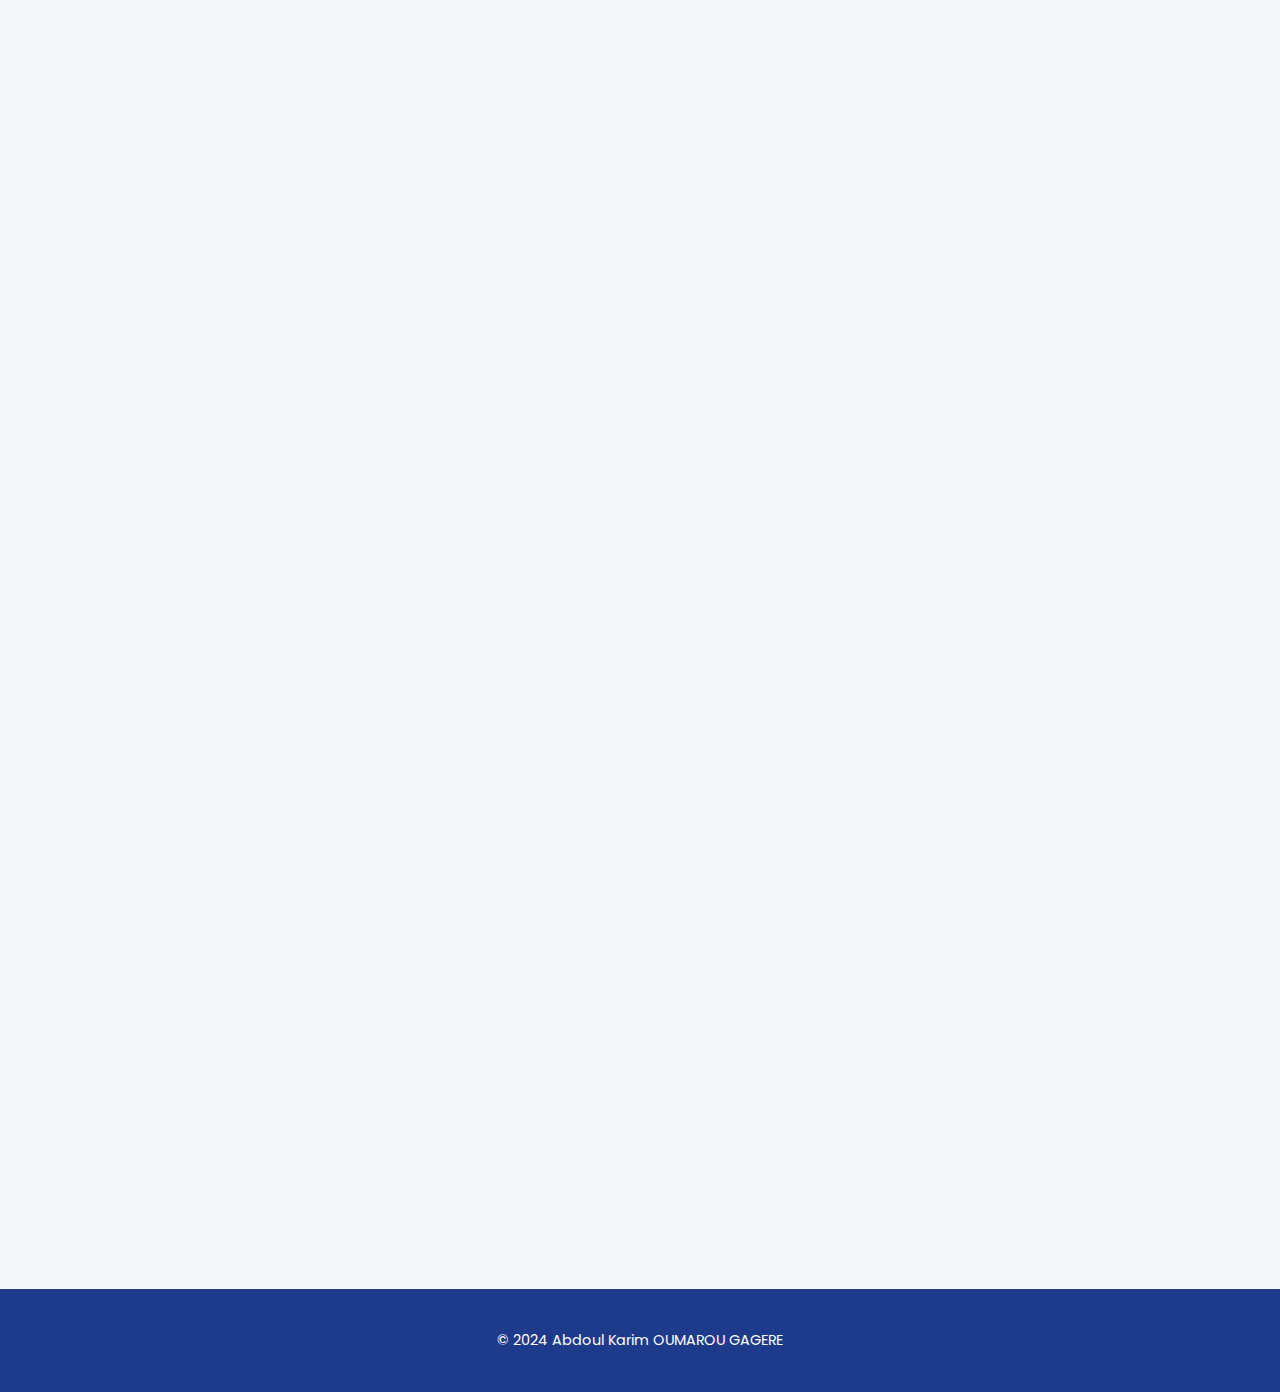
==== commit 1363d7e4: "index.html" ====
--- a/index.html
+++ b/index.html
@@ -7,6 +7,9 @@
   <meta name="author" content="Abdoul Karim OUMAROU GAGERE" />
   <meta name="viewport" content="width=device-width, initial-scale=1.0" />
   <title>CV - Abdoul Karim OUMAROU GAGERE</title>
+  <link rel="preconnect" href="https://fonts.googleapis.com">
+  <link rel="preconnect" href="https://fonts.gstatic.com" crossorigin>
+  <link href="https://fonts.googleapis.com/css2?family=Poppins:wght@300;400;500;600;700&display=swap" rel="stylesheet">
   <style>
     /***********************************************
     * GLOBAL RESET & THEME
@@ -15,29 +18,33 @@
       margin: 0;
       padding: 0;
       box-sizing: border-box;
+      scroll-behavior: smooth;
     }
 
     body {
-      font-family: "Segoe UI", Tahoma, Geneva, Verdana, sans-serif;
+      font-family: 'Poppins', sans-serif; /* Updated font */
       color: #333;
-      background-color: #f9fafc; /* Lighter background for the page */
-      overflow-x: hidden; /* Avoid horizontal scrolling */
-      scroll-behavior: smooth;
+      background-color: #f4f7fa; /* Softer background */
+      line-height: 1.6;
+      -webkit-font-smoothing: antialiased;
+      -moz-osx-font-smoothing: grayscale;
     }
 
     a {
       text-decoration: none;
       color: inherit;
+      transition: color 0.3s ease;
     }
 
     :root {
-      /* New blues + neutral palette */
-      --primary-color: #1E3A8A; /* Deep Blue */
-      --secondary-color: #3B82F6; /* Vibrant Blue */
-      --accent-color: #2563EB;   /* Mid-tone Blue for Buttons/Accents */
-      --neutral-color: #f9fafc;  /* Light neutral background */
-      --text-color: #1F2937;     /* Darker text for better contrast */
-      --light-text-color: #ffffff; /* White text where needed */
+      /* Refined Blue palette */
+      --primary-color: #1e3a8a;
+      --secondary-color: #4381ec; /* Slightly different vibrant blue */
+      --accent-color: #525ceb;   /* A touch more vibrant */
+      --neutral-color: #f4f7fa;
+      --text-color: #2d3748;
+      --light-text-color: #ffffff;
+      --shadow-color: rgba(17, 24, 39, 0.05); /* Tailwind's slate-900 with opacity */
     }
 
     /***********************************************
@@ -47,93 +54,96 @@
       position: fixed;
       top: 0;
       width: 100%;
-      height: 60px;
-      background-color: var(--primary-color);
+      height: 70px; /* Slightly taller header */
+      background-color: var(--light-text-color); /* Light header background */
       display: flex;
       align-items: center;
       justify-content: space-between;
-      padding: 0 2rem;
-      z-index: 999;
-      box-shadow: 0 2px 5px rgba(0,0,0,0.15);
-      transition: transform 0.5s ease; /* Add transition for animation */
-    }
-
-    /* Header Animation (Hide on scroll down, show on scroll up) */
+      padding: 0 3rem; /* More horizontal padding */
+      z-index: 1000;
+      box-shadow: 0 1px 3px var(--shadow-color); /* Softer shadow */
+      transition: transform 0.3s ease;
+    }
+
     .header-hidden {
-      transform: translateY(-60px); /* Hide the header */
+      transform: translateY(-70px);
     }
 
     .logo {
-      color: var(--light-text-color);
-      font-size: 1.3rem;
-      font-weight: bold;
-      letter-spacing: 1px;
+      color: var(--primary-color);
+      font-size: 1.5rem;
+      font-weight: 700;
+      letter-spacing: -1px;
     }
 
     nav ul {
       display: flex;
-      gap: 1.5rem;
+      gap: 2rem;
       list-style: none;
     }
 
     nav ul li a {
-      color: var(--light-text-color);
+      color: var(--text-color);
       font-weight: 500;
-      transition: color 0.3s ease;
+      padding: 0.5rem 0;
+      position: relative;
+    }
+
+    nav ul li a::after {
+      content: '';
+      position: absolute;
+      bottom: 0;
+      left: 0;
+      width: 0%;
+      height: 2px;
+      background-color: var(--secondary-color);
+      transition: width 0.3s ease;
     }
 
     nav ul li a:hover {
       color: var(--secondary-color);
     }
 
+    nav ul li a:hover::after {
+      width: 100%;
+    }
+
     @media (max-width: 768px) {
       nav ul {
-        display: none; /* Hide on mobile – optionally implement hamburger */
+        display: none;
       }
-    }
-
-    /***********************************************
-    * HERO SECTION (Now uses gradient instead of background image)
+      /* Implement hamburger menu here if needed */
+    }
+
+    /***********************************************
+    * HERO SECTION
     ***********************************************/
     .hero {
       width: 100%;
-      height: 100vh;
-      /* Removed background image in favor of a gradient */
-      background: linear-gradient(
-        135deg,
-        var(--primary-color) 0%,
-        var(--secondary-color) 100%
-      );
+      min-height: calc(100vh - 70px); /* Adjust height for fixed header */
+      background: linear-gradient(135deg, var(--primary-color) 0%, var(--secondary-color) 100%);
       display: flex;
-      flex-direction: column;
       align-items: center;
       justify-content: center;
-      position: relative;
       text-align: center;
       color: var(--light-text-color);
-    }
-
-    /* Removed the dark overlay (.hero::before) */
+      padding: 5rem 2rem; /* More padding */
+    }
 
     .hero-content {
-      position: relative;
-      z-index: 1;
-      max-width: 800px;
-      padding: 2rem;
-      display: flex;
-      flex-direction: column;
-      align-items: center;
-    }
-
-    /* Profile Image */
+      max-width: 900px;
+      padding: 0;
+      animation: fadeIn 1s ease-out;
+    }
+
     .profile-img-container {
-      width: 180px;
-      height: 180px;
+      width: 150px; /* Slightly smaller */
+      height: 150px;
       border-radius: 50%;
       overflow: hidden;
-      margin-bottom: 1.5rem;
-      border: 4px solid var(--accent-color);
-      animation: fadeInUp 1s ease;
+      margin: 0 auto 1.5rem;
+      border: 3px solid var(--light-text-color); /* Light border */
+      box-shadow: 0 4px 8px rgba(0, 0, 0, 0.2);
     }
 
     .profile-img-container img {
@@ -143,113 +153,116 @@
     }
 
     .hero h1 {
-      font-size: 2.4rem;
-      margin-bottom: 1rem;
-      text-shadow: 2px 2px 4px rgba(0,0,0,0.4);
-      animation: fadeInUp 1s ease; /* Fade in animation */
+      font-size: 2.8rem; /* Slightly larger */
+      font-weight: 700;
+      margin-bottom: 0.75rem;
+      text-shadow: 1px 1px 2px rgba(0, 0, 0, 0.3);
     }
 
     .hero h2 {
-      font-size: 1.3rem;
+      font-size: 1.4rem;
+      font-weight: 400;
       margin-bottom: 2rem;
-      font-weight: 300;
-      text-shadow: 1px 1px 3px rgba(0,0,0,0.4);
-      animation: fadeInUp 1.5s ease; /* Fade in animation with delay */
+      color: #e0e7ff; /* Lighter text color */
     }
 
     .hero button {
-      padding: 0.75rem 2rem;
+      display: inline-block;
+      padding: 0.8rem 2.2rem;
       background-color: var(--accent-color);
       border: none;
       color: var(--light-text-color);
-      font-size: 1rem;
+      font-size: 1.1rem;
       font-weight: 600;
-      border-radius: 5px;
+      border-radius: 6px;
       cursor: pointer;
-      box-shadow: 0 4px 10px rgba(0,0,0,0.2);
-      transition: background 0.3s ease, transform 0.3s ease;
-      animation: fadeInUp 2s ease; /* Fade in animation with delay */
+      box-shadow: 0 2px 5px rgba(0, 0, 0, 0.2);
+      transition: background-color 0.3s ease, transform 0.2s ease;
     }
 
     .hero button:hover {
-      background-color: #1D4ED8; /* Slightly darker blue on hover */
-      transform: translateY(-3px);
+      background-color: #3c4bc3;
+      transform: translateY(-2px);
     }
 
     /***********************************************
     * SUMMARY STATS
     ***********************************************/
-    /* Slight gradient with subtle design for the stats section */
     .summary-stats {
-      background: linear-gradient(
-        135deg,
-        var(--secondary-color) 0%,
-        #60a5fa 100%
-      );
-      color: var(--light-text-color);
-      padding: 2rem;
+      background-color: var(--light-text-color);
+      color: var(--text-color);
+      padding: 3rem 2rem;
       text-align: center;
+      box-shadow: 0 1px 3px var(--shadow-color);
     }
 
     .stats-container {
       display: flex;
-      justify-content: center;
+      justify-content: space-around;
       flex-wrap: wrap;
       gap: 2rem;
-      max-width: 900px;
+      max-width: 1000px;
       margin: 0 auto;
     }
 
     .stat-item {
-      flex: 1;
-      min-width: 150px;
+      flex: 1 1 200px; /* Grow, shrink, base width */
+      padding: 1.5rem;
+      border-radius: 8px;
+      background-color: #fff;
+      box-shadow: 0 2px 4px var(--shadow-color);
+      transition: transform 0.3s ease;
+    }
+
+    .stat-item:hover {
+      transform: translateY(-5px);
     }
 
     .stat-number {
-      font-size: 2.5rem;
+      font-size: 2rem;
       font-weight: bold;
-      color: #ffffff;
-      text-shadow: 1px 1px 2px rgba(0,0,0,0.3);
+      color: var(--secondary-color);
     }
 
     .stat-label {
-      font-size: 1.1rem;
+      font-size: 1rem;
       margin-top: 0.5rem;
+      color: #71717a; /* Tailwind's gray-500 */
     }
 
     /***********************************************
     * MAIN SECTION WRAPPER
     ***********************************************/
     main {
-      margin-top: 60px; /* So content is not hidden behind fixed header */
+      margin-top: 70px; /* Adjust for header height */
     }
 
     section {
-      min-height: 60vh;
-      padding: 4rem 2rem;
-      display: flex;
-      flex-direction: column;
-      align-items: center;
-      justify-content: center;
+      padding: 5rem 3rem;
       background-color: var(--neutral-color);
     }
 
+    section:nth-child(odd) {
+      background-color: #fff;
+    }
+
     section h2 {
-      font-size: 2rem;
+      font-size: 2.2rem;
       color: var(--primary-color);
-      margin-bottom: 2rem;
+      margin-bottom: 1.5rem;
       text-align: center;
       position: relative;
     }
 
-    /* Simple decorative underline for headings */
     section h2::after {
       content: "";
-      width: 80px;
-      height: 3px;
+      position: absolute;
+      left: 50%;
+      bottom: -0.5rem;
+      transform: translateX(-50%);
+      width: 50px;
+      height: 4px;
       background-color: var(--accent-color);
-      display: block;
-      margin: 0.5rem auto 0;
       border-radius: 2px;
     }
 
@@ -257,21 +270,22 @@
     * ABOUT SECTION
     ***********************************************/
     #about {
-      background-color: #ffffff;
+      background-color: #fff;
     }
 
     .about-content {
-      max-width: 900px;
+      max-width: 800px;
       margin: 0 auto;
-      text-align: center;
-      line-height: 1.7;
-      color: #555;
+      text-align: justify;
+      color: var(--text-color);
+      font-size: 1.1rem;
     }
 
     .about-content .personal-info {
       margin-bottom: 1.5rem;
+      font-size: 1rem;
       color: #555;
-      font-size: 1rem;
+      text-align: center;
     }
 
     /***********************************************
@@ -282,37 +296,39 @@
     }
 
     .skills-container {
-      max-width: 900px;
+      max-width: 800px;
       width: 100%;
       margin: 0 auto;
+      display: grid;
+      grid-template-columns: repeat(auto-fit, minmax(300px, 1fr));
+      gap: 2rem;
     }
 
     .skills-item {
-      margin-bottom: 1.5rem;
+      margin-bottom: 0;
     }
 
     .skill-label {
       font-weight: 600;
-      margin-bottom: 0.5rem;
-      color: #444;
-    }
-
-    /* Skill Progress Bar */
+      margin-bottom: 0.75rem;
+      color: var(--text-color);
+    }
+
     .progress-bar {
       position: relative;
       width: 100%;
-      height: 8px;
-      background-color: #ddd;
-      border-radius: 4px;
+      height: 10px;
+      background-color: #e2e8f0; /* Tailwind's gray-200 */
+      border-radius: 6px;
       overflow: hidden;
     }
 
     .progress {
       height: 100%;
       background-color: var(--secondary-color);
-      width: 0; /* Will animate via JS */
-      border-radius: 4px;
-      transition: width 1s ease-out;
+      width: 0;
+      border-radius: 6px;
+      transition: width 0.8s ease-out;
     }
 
     /***********************************************
@@ -328,13 +344,12 @@
       margin: 0 auto;
     }
 
-    /* Timeline or Card-like styles */
     .job-card {
       background-color: var(--neutral-color);
       margin-bottom: 2rem;
-      padding: 1rem 2rem;
-      border-radius: 8px;
-      box-shadow: 0 2px 8px rgba(0,0,0,0.1);
+      padding: 1.5rem 2rem;
+      border-radius: 10px;
+      box-shadow: 0 2px 6px var(--shadow-color);
       transition: transform 0.3s ease;
     }
 
@@ -344,26 +359,27 @@
 
     .job-card h3 {
       color: var(--accent-color);
-      font-size: 1.3rem;
-      margin-bottom: 0.3rem;
+      font-size: 1.4rem;
+      margin-bottom: 0.5rem;
     }
 
     .job-card h4 {
       color: var(--primary-color);
-      margin-bottom: 0.2rem;
-      font-size: 1.1rem;
+      margin-bottom: 0.3rem;
+      font-size: 1.2rem;
+      font-weight: 500;
     }
 
     .job-card h5 {
-      color: #666;
-      font-size: 0.95rem;
-      margin-bottom: 0.5rem;
+      color: #71717a;
+      font-size: 1rem;
+      margin-bottom: 0.75rem;
     }
 
     .job-card ul {
-      margin-left: 1.5rem;
-      list-style-type: square;
-      color: #555;
+      margin-left: 1.8rem;
+      list-style-type: disc;
+      color: #4a5568; /* Tailwind's gray-600 */
       line-height: 1.7;
       margin-top: 0.5rem;
     }
@@ -383,21 +399,15 @@
 
     .edu-cert-grid {
       display: grid;
-      grid-template-columns: 1fr 1fr;
+      grid-template-columns: repeat(auto-fit, minmax(350px, 1fr));
       gap: 2rem;
       margin-top: 2rem;
     }
 
-    @media (max-width: 768px) {
-      .edu-cert-grid {
-        grid-template-columns: 1fr;
-      }
-    }
-
     .edu-block, .cert-block {
       background-color: #fff;
-      border-radius: 8px;
-      box-shadow: 0 2px 8px rgba(0,0,0,0.1);
+      border-radius: 10px;
+      box-shadow: 0 2px 6px var(--shadow-color);
       padding: 1.5rem;
       transition: transform 0.3s ease;
     }
@@ -408,15 +418,29 @@
 
     .edu-block h3, .cert-block h3 {
       color: var(--accent-color);
-      font-size: 1.2rem;
+      font-size: 1.3rem;
       margin-bottom: 1rem;
     }
 
     .edu-block ul, .cert-block ul {
-      list-style-type: disc;
-      margin-left: 1.3rem;
-      color: #555;
+      list-style-type: none;
+      padding-left: 0;
+      color: #4a5568;
       line-height: 1.7;
+    }
+
+    .edu-block ul li, .cert-block ul li {
+      margin-bottom: 0.5rem;
+      padding-left: 1.3em;
+      position: relative;
+    }
+
+    .edu-block ul li::before, .cert-block ul li::before {
+      content: "\2022"; /* Bullet point */
+      position: absolute;
+      left: 0;
+      top: 0;
+      color: var(--secondary-color);
     }
 
     /***********************************************
@@ -426,11 +450,12 @@
       background-color: var(--primary-color);
       color: var(--light-text-color);
       text-align: center;
-      padding: 1rem 2rem;
+      padding: 2rem 3rem;
     }
 
     footer p {
       margin: 0.5rem 0;
+      font-size: 0.9rem;
     }
 
     /***********************************************
@@ -438,8 +463,8 @@
     ***********************************************/
     .hidden {
       opacity: 0;
-      transform: translateY(40px);
-      transition: all 0.8s ease;
+      transform: translateY(30px);
+      transition: all 0.7s ease-out;
     }
 
     .show {
@@ -458,6 +483,15 @@
       to {
         opacity: 1;
         transform: translateY(0);
+      }
+    }
+
+    @keyframes fadeIn {
+      from {
+        opacity: 0;
+      }
+      to {
+        opacity: 1;
       }
     }
   </style>
@@ -476,11 +510,15 @@
     </nav>
   </header>
 
-  <!-- HERO (Now with a gradient instead of an image) -->
+  <!-- HERO -->
   <section class="hero">
     <div class="hero-content">
+      <!-- Direct link to your GitHub photo -->
       <div class="profile-img-container">
-        <img src="your_photo.jpg" alt="Profile Picture of Abdoul Karim OUMAROU GAGERE" />
+        <img
+          src="https://raw.githubusercontent.com/kagagere/CV/main/photo.jpg"
+          alt="Profile Picture of Abdoul Karim OUMAROU GAGERE"
+        />
       </div>
       <h1>Abdoul Karim OUMAROU GAGERE</h1>
       <h2>Financial Analysis & Risk Management Expert</h2>
@@ -523,20 +561,20 @@
           <p><strong>Phone:</strong> (+221) 78 439 1923</p>
         </div>
         <p>
-          Highly analytical and results-oriented financial professional with over eight years 
-          of experience working within the West African financial sector, specializing in 
-          financial standardization and regulatory compliance. Proven ability to analyze 
-          financial data, assess risks, and ensure adherence to stringent regulatory 
-          frameworks within the WAEMU region. Extensive experience collaborating with and 
-          understanding the operational needs of financial institutions. Possesses a strong 
-          understanding of financial instruments and regulatory environments gained through 
+          Highly analytical and results-oriented financial professional with over eight years
+          of experience working within the West African financial sector, specializing in
+          financial standardization and regulatory compliance. Proven ability to analyze
+          financial data, assess risks, and ensure adherence to stringent regulatory
+          frameworks within the WAEMU region. Extensive experience collaborating with and
+          understanding the operational needs of financial institutions. Possesses a strong
+          understanding of financial instruments and regulatory environments gained through
           implementing key financial standards.
         </p>
         <br/>
         <p>
-          Seeking to leverage expertise in financial analysis, risk assessment, and 
-          stakeholder management to contribute to Shelter Afrique's mission of promoting 
-          sustainable housing development in Africa by effectively managing and optimizing 
+          Seeking to leverage expertise in financial analysis, risk assessment, and
+          stakeholder management to contribute to Shelter Afrique's mission of promoting
+          sustainable housing development in Africa by effectively managing and optimizing
           loan portfolios. Fluent in English and French.
         </p>
       </div>
@@ -546,64 +584,54 @@
     <section id="skills" class="hidden">
       <h2>My Skills</h2>
       <div class="skills-container">
-
-        <!-- Example Progress Bars for Skills -->
         <div class="skills-item">
           <div class="skill-label">Financial Analysis & Reporting</div>
           <div class="progress-bar">
             <div class="progress" data-progress="90"></div>
           </div>
         </div>
-
         <div class="skills-item">
           <div class="skill-label">Risk Assessment & Management</div>
           <div class="progress-bar">
             <div class="progress" data-progress="88"></div>
           </div>
         </div>
-
         <div class="skills-item">
           <div class="skill-label">Regulatory Compliance (WAEMU & International)</div>
           <div class="progress-bar">
             <div class="progress" data-progress="85"></div>
           </div>
         </div>
-
         <div class="skills-item">
           <div class="skill-label">Stakeholder Management & Collaboration</div>
           <div class="progress-bar">
             <div class="progress" data-progress="90"></div>
           </div>
         </div>
-
         <div class="skills-item">
           <div class="skill-label">Project Management (Financial Focus)</div>
           <div class="progress-bar">
             <div class="progress" data-progress="80"></div>
           </div>
         </div>
-
         <div class="skills-item">
           <div class="skill-label">Understanding of Financial Institutions</div>
           <div class="progress-bar">
             <div class="progress" data-progress="85"></div>
           </div>
         </div>
-
         <div class="skills-item">
           <div class="skill-label">Training & Capacity Building (Financial Context)</div>
           <div class="progress-bar">
             <div class="progress" data-progress="85"></div>
           </div>
         </div>
-
         <div class="skills-item">
           <div class="skill-label">Microsoft Office Suite (Word, Excel, PowerPoint)</div>
           <div class="progress-bar">
             <div class="progress" data-progress="92"></div>
           </div>
         </div>
-
         <div class="skills-item">
           <div class="skill-label">Bilingual Communication (French & English)</div>
           <div class="progress-bar">
@@ -624,37 +652,36 @@
           <h5>May 2019 – Present (Dakar, Senegal)</h5>
           <ul>
             <li>
-              Led development and implementation of interoperable QR Code payment 
-              standard and direct debit payment standard adopted by the BCEAO, 
+              Led development and implementation of interoperable QR Code payment
+              standards and direct debit payment standards adopted by the BCEAO,
               impacting over 130 banks across the WAEMU region.
             </li>
             <li>
-              Ensured projects met WAEMU regulations by liaising with regulatory 
+              Ensured projects met WAEMU regulations by liaising with regulatory
               bodies (BCEAO, AMF-UMOA), demonstrating strong regulatory understanding.
             </li>
             <li>
-              Prepared project proposals, reports, and strategic notes for 
+              Prepared project proposals, reports, and strategic notes for
               executive committees; managed budgets (~$48k USD annually).
             </li>
             <li>
-              Drafted RFPs and Terms of Reference for standardization projects, 
+              Drafted RFPs and Terms of Reference for standardization projects,
               aligning with regulatory standards and fostering transparency.
             </li>
             <li>
-              Developed internal procedures and quality assurance checks to improve 
+              Developed internal procedures and quality assurance checks to improve
               financial accountability and operational efficiency.
             </li>
             <li>
-              Organized workshops in seven West African countries, building 
+              Organized workshops in seven West African countries, building
               regional capacity in financial standardization and compliance.
             </li>
             <li>
-              Engaged with BCEAO, AMF-UMOA, and financial institutions to 
+              Engaged with BCEAO, AMF-UMOA, and financial institutions to
               provide training, fostering strong partnerships.
             </li>
           </ul>
         </div>
-
         <!-- Job 2 -->
         <div class="job-card">
           <h3>FIDELITY INVESTMENTS CANADA</h3>
@@ -662,24 +689,23 @@
           <h5>Dec 2015 – Jan 2018 (Toronto, Canada)</h5>
           <ul>
             <li>
-              Provided expert advice on mutual fund regulations and 
+              Provided expert advice on mutual fund regulations and
               investment strategies, leveraging deep knowledge of financial products.
             </li>
             <li>
-              Managed client inquiries and supported investment brokers, 
+              Managed client inquiries and supported investment brokers,
               adhering to regulatory requirements in all interactions.
             </li>
             <li>
-              Contributed to process improvements for enhanced service delivery 
+              Contributed to process improvements for enhanced service delivery
               in a regulated financial environment.
             </li>
             <li>
-              Ensured strict compliance with Canadian financial regulations and 
+              Ensured strict compliance with Canadian financial regulations and
               company policies in client engagements.
             </li>
           </ul>
         </div>
-
         <!-- Job 3 -->
         <div class="job-card">
           <h3>CHASE PAYMENTECH</h3>
@@ -687,11 +713,11 @@
           <h5>Feb 2015 – Dec 2015 (Toronto, Canada)</h5>
           <ul>
             <li>
-              Provided technical support to merchants on payment systems, 
+              Provided technical support to merchants on payment systems,
               requiring an understanding of financial transaction processes and security.
             </li>
             <li>
-              Analyzed financial transactions to resolve discrepancies and 
+              Analyzed financial transactions to resolve discrepancies and
               prevent fraud, showcasing attention to detail in financial matters.
             </li>
           </ul>
@@ -699,9 +725,9 @@
       </div>
     </section>
 
-    <!-- EDUCATION -->
+    <!-- EDUCATION & TRAININGS -->
     <section id="education" class="hidden">
-      <h2>Education & Certifications</h2>
+      <h2>Education & Trainings</h2>
       <div class="education-content">
         <div class="edu-cert-grid">
           <!-- Education -->
@@ -712,9 +738,9 @@
               <li>Bachelor of Arts in Economics — University Moulay Ismail Meknes (2011)</li>
             </ul>
           </div>
-          <!-- Certifications -->
+          <!-- Trainings (formerly "Certifications") -->
           <div class="cert-block">
-            <h3>Certifications</h3>
+            <h3>Trainings</h3>
             <ul>
               <li>ISO 20022 CBPR+ (2023)</li>
               <li>Operational Risk Management (2023)</li>
@@ -750,37 +776,46 @@
     hiddenSections.forEach(section => sectionObserver.observe(section));
 
     // Animate skill progress bars
-    window.addEventListener('scroll', function() {
+    const animateProgressBars = () => {
       const progressBars = document.querySelectorAll('.progress');
       progressBars.forEach(bar => {
         const rect = bar.getBoundingClientRect();
-        if (
-          rect.top >= 0 &&
-          rect.bottom <= (window.innerHeight || document.documentElement.clientHeight)
-        ) {
-          // Animate only once if not already set
+        if (rect.top >= 0 && rect.bottom <= (window.innerHeight || document.documentElement.clientHeight)) {
           if (!bar.style.width || bar.style.width === '0px') {
             const finalWidth = bar.getAttribute('data-progress') + '%';
             bar.style.width = finalWidth;
           }
         }
       });
+    };
+
+    let animationFrameRequested = false;
+
+    window.addEventListener('scroll', () => {
+      if (!animationFrameRequested) {
+        requestAnimationFrame(() => {
+          animateProgressBars();
+          animationFrameRequested = false;
+        });
+        animationFrameRequested = true;
+      }
     });
+
+    // Initial animation check in case the skills section is in view on load
+    animateProgressBars();
 
     // Header animation (hide on scroll down, show on scroll up)
     let lastScrollY = window.scrollY;
     window.addEventListener('scroll', () => {
       const header = document.querySelector('header');
       const currentScrollY = window.scrollY;
-
-      if (currentScrollY > lastScrollY) {
-        // Scrolling down
+      if (currentScrollY > lastScrollY && currentScrollY > header.offsetHeight) {
+        // Scrolling down and past the header height
         header.classList.add('header-hidden');
       } else {
-        // Scrolling up
+        // Scrolling up or at the top
         header.classList.remove('header-hidden');
       }
-
       lastScrollY = currentScrollY;
     });
   </script>
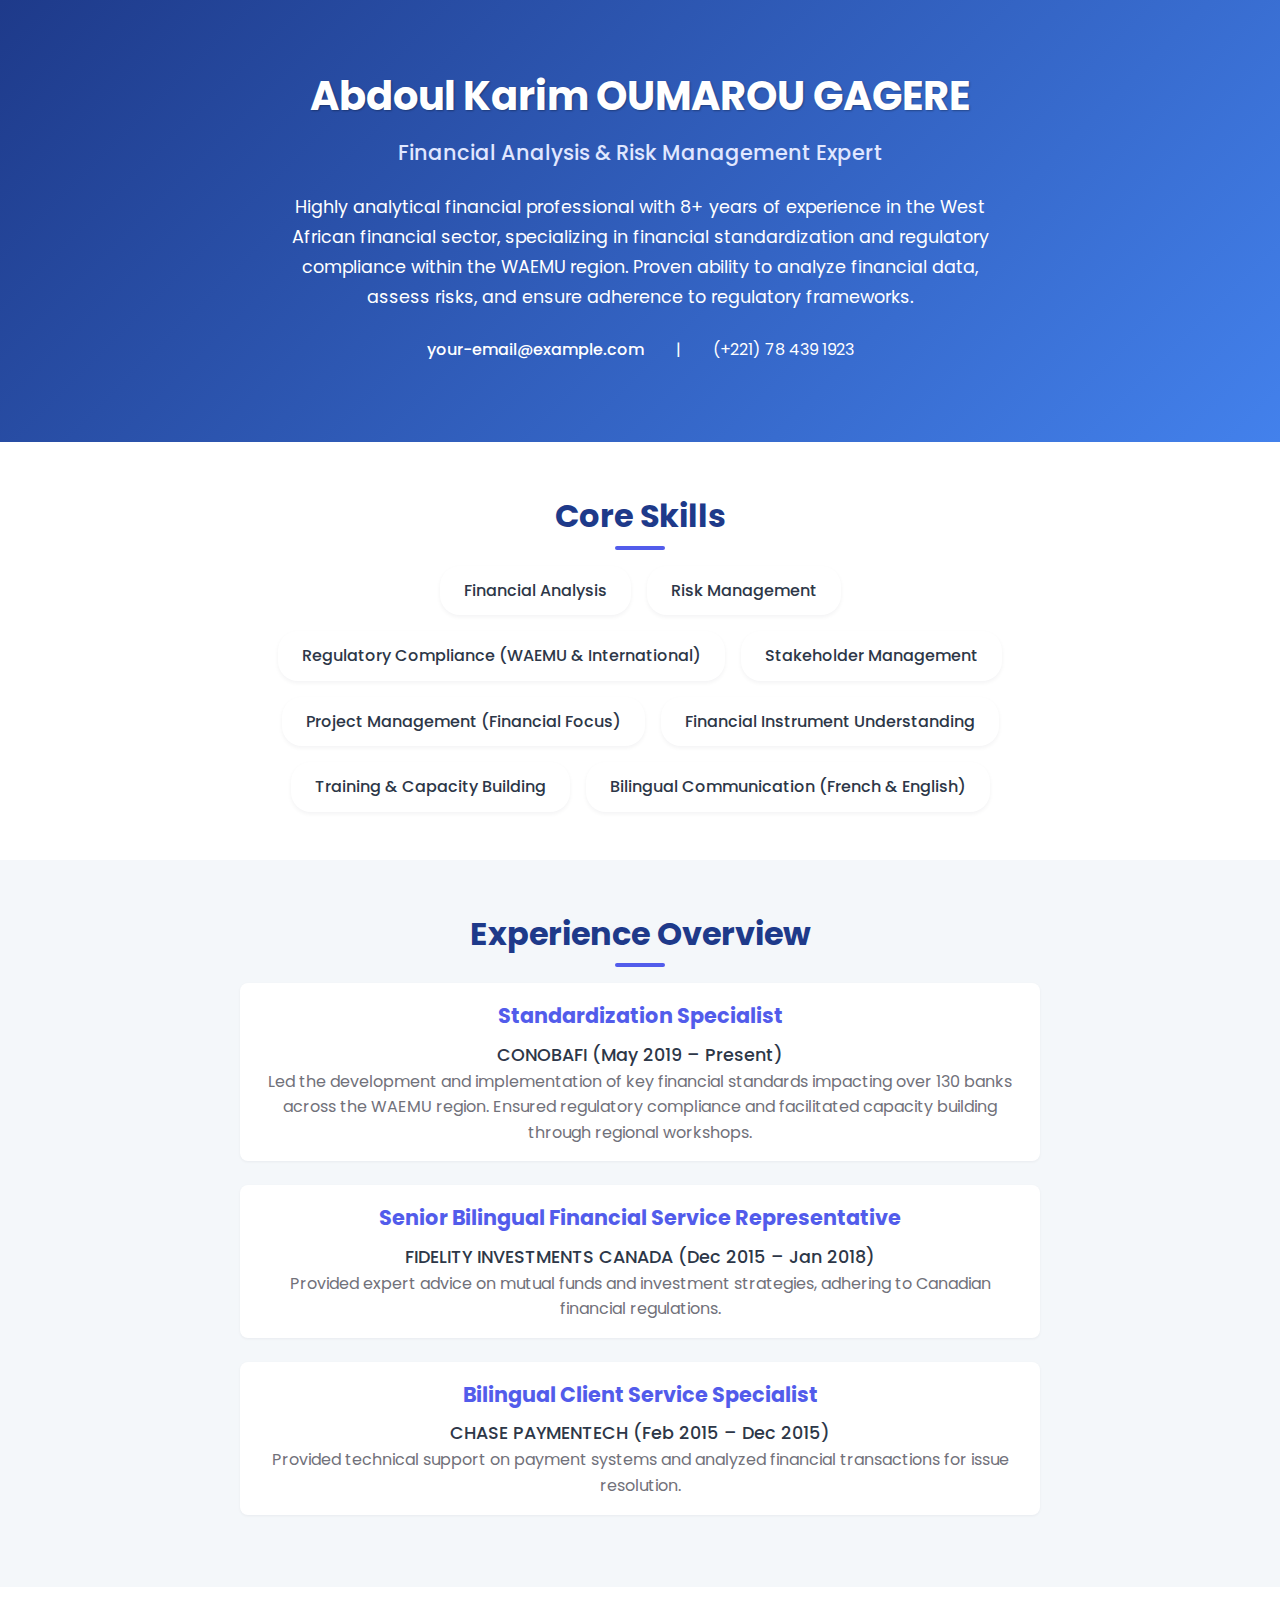
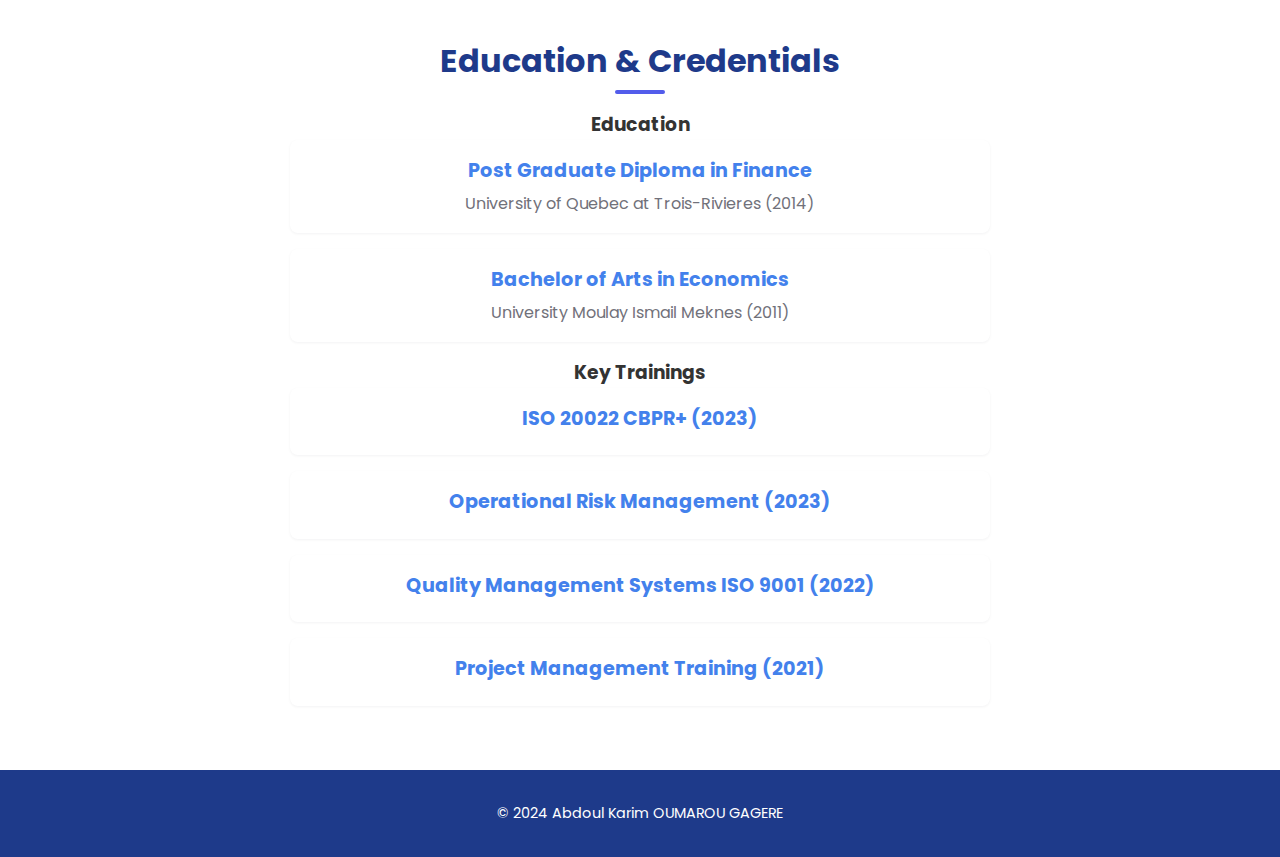
==== commit ab73e70f: "index.html" ====
--- a/index.html
+++ b/index.html
@@ -2,14 +2,14 @@
 <html lang="en">
 <head>
   <meta charset="UTF-8" />
-  <meta name="description" content="CV for Abdoul Karim OUMAROU GAGERE" />
-  <meta name="keywords" content="CV, Profile, Finance, Risk Management, WAEMU" />
+  <meta name="description" content="Job Profile Summary for Abdoul Karim OUMAROU GAGERE" />
+  <meta name="keywords" content="Job Profile, Finance, Risk Management, WAEMU" />
   <meta name="author" content="Abdoul Karim OUMAROU GAGERE" />
   <meta name="viewport" content="width=device-width, initial-scale=1.0" />
-  <title>CV - Abdoul Karim OUMAROU GAGERE</title>
+  <title>Job Profile - Abdoul Karim OUMAROU GAGERE</title>
   <link rel="preconnect" href="https://fonts.googleapis.com">
   <link rel="preconnect" href="https://fonts.gstatic.com" crossorigin>
-  <link href="https://fonts.googleapis.com/css2?family=Poppins:wght@300;400;500;600;700&display=swap" rel="stylesheet">
+  <link href="https://fonts.googleapis.com/css2?family=Poppins:wght@400;500;600;700&display=swap" rel="stylesheet">
   <style>
     /***********************************************
     * GLOBAL RESET & THEME
@@ -22,9 +22,9 @@
     }
 
     body {
-      font-family: 'Poppins', sans-serif; /* Updated font */
+      font-family: 'Poppins', sans-serif;
       color: #333;
-      background-color: #f4f7fa; /* Softer background */
+      background-color: #f4f7fa;
       line-height: 1.6;
       -webkit-font-smoothing: antialiased;
       -moz-osx-font-smoothing: grayscale;
@@ -37,224 +37,86 @@
     }
 
     :root {
-      /* Refined Blue palette */
       --primary-color: #1e3a8a;
-      --secondary-color: #4381ec; /* Slightly different vibrant blue */
-      --accent-color: #525ceb;   /* A touch more vibrant */
+      --secondary-color: #4381ec;
+      --accent-color: #525ceb;
       --neutral-color: #f4f7fa;
       --text-color: #2d3748;
       --light-text-color: #ffffff;
-      --shadow-color: rgba(17, 24, 39, 0.05); /* Tailwind's slate-900 with opacity */
-    }
-
-    /***********************************************
-    * HEADER
-    ***********************************************/
-    header {
-      position: fixed;
-      top: 0;
+      --shadow-color: rgba(17, 24, 39, 0.05);
+    }
+
+    /***********************************************
+    * PROFILE SUMMARY SECTION
+    ***********************************************/
+    .profile-summary {
       width: 100%;
-      height: 70px; /* Slightly taller header */
-      background-color: var(--light-text-color); /* Light header background */
+      background: linear-gradient(135deg, var(--primary-color) 0%, var(--secondary-color) 100%);
       display: flex;
+      flex-direction: column;
       align-items: center;
-      justify-content: space-between;
-      padding: 0 3rem; /* More horizontal padding */
-      z-index: 1000;
-      box-shadow: 0 1px 3px var(--shadow-color); /* Softer shadow */
-      transition: transform 0.3s ease;
-    }
-
-    .header-hidden {
-      transform: translateY(-70px);
-    }
-
-    .logo {
-      color: var(--primary-color);
-      font-size: 1.5rem;
+      justify-content: center;
+      text-align: center;
+      color: var(--light-text-color);
+      padding: 4rem 2rem;
+    }
+
+    .profile-summary h1 {
+      font-size: 2.5rem;
       font-weight: 700;
-      letter-spacing: -1px;
-    }
-
-    nav ul {
+      margin-bottom: 0.5rem;
+      text-shadow: 1px 1px 2px rgba(0, 0, 0, 0.3);
+    }
+
+    .profile-summary h2 {
+      font-size: 1.3rem;
+      font-weight: 500;
+      margin-bottom: 1.5rem;
+      color: #e0e7ff;
+    }
+
+    .profile-summary p {
+      font-size: 1.1rem;
+      max-width: 700px;
+      margin: 0 auto 1.5rem;
+      line-height: 1.7;
+    }
+
+    .contact-info {
       display: flex;
       gap: 2rem;
-      list-style: none;
-    }
-
-    nav ul li a {
-      color: var(--text-color);
+      justify-content: center;
+      margin-bottom: 1rem;
+    }
+
+    .contact-info a {
+      color: var(--light-text-color);
       font-weight: 500;
-      padding: 0.5rem 0;
-      position: relative;
-    }
-
-    nav ul li a::after {
-      content: '';
-      position: absolute;
-      bottom: 0;
-      left: 0;
-      width: 0%;
-      height: 2px;
-      background-color: var(--secondary-color);
-      transition: width 0.3s ease;
-    }
-
-    nav ul li a:hover {
-      color: var(--secondary-color);
-    }
-
-    nav ul li a:hover::after {
-      width: 100%;
-    }
-
-    @media (max-width: 768px) {
-      nav ul {
-        display: none;
-      }
-      /* Implement hamburger menu here if needed */
-    }
-
-    /***********************************************
-    * HERO SECTION
-    ***********************************************/
-    .hero {
-      width: 100%;
-      min-height: calc(100vh - 70px); /* Adjust height for fixed header */
-      background: linear-gradient(135deg, var(--primary-color) 0%, var(--secondary-color) 100%);
-      display: flex;
-      align-items: center;
-      justify-content: center;
-      text-align: center;
-      color: var(--light-text-color);
-      padding: 5rem 2rem; /* More padding */
-    }
-
-    .hero-content {
-      max-width: 900px;
-      padding: 0;
-      animation: fadeIn 1s ease-out;
-    }
-
-    .profile-img-container {
-      width: 150px; /* Slightly smaller */
-      height: 150px;
-      border-radius: 50%;
-      overflow: hidden;
-      margin: 0 auto 1.5rem;
-      border: 3px solid var(--light-text-color); /* Light border */
-      box-shadow: 0 4px 8px rgba(0, 0, 0, 0.2);
-    }
-
-    .profile-img-container img {
-      width: 100%;
-      height: 100%;
-      object-fit: cover;
-    }
-
-    .hero h1 {
-      font-size: 2.8rem; /* Slightly larger */
-      font-weight: 700;
-      margin-bottom: 0.75rem;
-      text-shadow: 1px 1px 2px rgba(0, 0, 0, 0.3);
-    }
-
-    .hero h2 {
-      font-size: 1.4rem;
-      font-weight: 400;
-      margin-bottom: 2rem;
-      color: #e0e7ff; /* Lighter text color */
-    }
-
-    .hero button {
-      display: inline-block;
-      padding: 0.8rem 2.2rem;
-      background-color: var(--accent-color);
-      border: none;
-      color: var(--light-text-color);
-      font-size: 1.1rem;
-      font-weight: 600;
-      border-radius: 6px;
-      cursor: pointer;
-      box-shadow: 0 2px 5px rgba(0, 0, 0, 0.2);
-      transition: background-color 0.3s ease, transform 0.2s ease;
-    }
-
-    .hero button:hover {
-      background-color: #3c4bc3;
-      transform: translateY(-2px);
-    }
-
-    /***********************************************
-    * SUMMARY STATS
-    ***********************************************/
-    .summary-stats {
+      transition: color 0.3s ease;
+    }
+
+    .contact-info a:hover {
+      color: var(--accent-color);
+    }
+
+    /***********************************************
+    * CORE SKILLS SECTION
+    ***********************************************/
+    .core-skills {
       background-color: var(--light-text-color);
       color: var(--text-color);
       padding: 3rem 2rem;
       text-align: center;
-      box-shadow: 0 1px 3px var(--shadow-color);
-    }
-
-    .stats-container {
-      display: flex;
-      justify-content: space-around;
-      flex-wrap: wrap;
-      gap: 2rem;
-      max-width: 1000px;
-      margin: 0 auto;
-    }
-
-    .stat-item {
-      flex: 1 1 200px; /* Grow, shrink, base width */
-      padding: 1.5rem;
-      border-radius: 8px;
-      background-color: #fff;
-      box-shadow: 0 2px 4px var(--shadow-color);
-      transition: transform 0.3s ease;
-    }
-
-    .stat-item:hover {
-      transform: translateY(-5px);
-    }
-
-    .stat-number {
+    }
+
+    .core-skills h2 {
       font-size: 2rem;
-      font-weight: bold;
-      color: var(--secondary-color);
-    }
-
-    .stat-label {
-      font-size: 1rem;
-      margin-top: 0.5rem;
-      color: #71717a; /* Tailwind's gray-500 */
-    }
-
-    /***********************************************
-    * MAIN SECTION WRAPPER
-    ***********************************************/
-    main {
-      margin-top: 70px; /* Adjust for header height */
-    }
-
-    section {
-      padding: 5rem 3rem;
-      background-color: var(--neutral-color);
-    }
-
-    section:nth-child(odd) {
-      background-color: #fff;
-    }
-
-    section h2 {
-      font-size: 2.2rem;
       color: var(--primary-color);
       margin-bottom: 1.5rem;
-      text-align: center;
       position: relative;
     }
 
-    section h2::after {
+    .core-skills h2::after {
       content: "";
       position: absolute;
       left: 50%;
@@ -266,181 +128,131 @@
       border-radius: 2px;
     }
 
-    /***********************************************
-    * ABOUT SECTION
-    ***********************************************/
-    #about {
-      background-color: #fff;
-    }
-
-    .about-content {
+    .skills-list {
+      display: flex;
+      flex-wrap: wrap;
+      justify-content: center;
+      gap: 1rem;
       max-width: 800px;
       margin: 0 auto;
-      text-align: justify;
+    }
+
+    .skill-item {
+      background-color: #fff;
+      padding: 0.75rem 1.5rem;
+      border-radius: 20px;
+      box-shadow: 0 2px 4px var(--shadow-color);
+      font-weight: 500;
+    }
+
+    /***********************************************
+    * EXPERIENCE OVERVIEW SECTION
+    ***********************************************/
+    .experience-overview {
+      background-color: var(--neutral-color);
+      padding: 3rem 2rem;
+      text-align: center;
+    }
+
+    .experience-overview h2 {
+      font-size: 2rem;
+      color: var(--primary-color);
+      margin-bottom: 1.5rem;
+      position: relative;
+    }
+
+    .experience-overview h2::after {
+      content: "";
+      position: absolute;
+      left: 50%;
+      bottom: -0.5rem;
+      transform: translateX(-50%);
+      width: 50px;
+      height: 4px;
+      background-color: var(--accent-color);
+      border-radius: 2px;
+    }
+
+    .experience-items {
+      max-width: 800px;
+      margin: 0 auto;
+    }
+
+    .experience-item {
+      margin-bottom: 1.5rem;
+      padding: 1rem;
+      background-color: #fff;
+      border-radius: 8px;
+      box-shadow: 0 1px 3px var(--shadow-color);
+    }
+
+    .experience-item h3 {
+      font-size: 1.3rem;
+      color: var(--accent-color);
+      margin-bottom: 0.5rem;
+    }
+
+    .experience-item h4 {
+      font-size: 1.1rem;
+      font-weight: 500;
       color: var(--text-color);
-      font-size: 1.1rem;
-    }
-
-    .about-content .personal-info {
-      margin-bottom: 1.5rem;
+    }
+
+    .experience-item p {
       font-size: 1rem;
-      color: #555;
-      text-align: center;
-    }
-
-    /***********************************************
-    * SKILLS SECTION
-    ***********************************************/
-    #skills {
-      background-color: var(--neutral-color);
-    }
-
-    .skills-container {
-      max-width: 800px;
-      width: 100%;
+      color: #71717a;
+    }
+
+    /***********************************************
+    * EDUCATION & CREDENTIALS SECTION
+    ***********************************************/
+    .education-credentials {
+      background-color: var(--light-text-color);
+      padding: 3rem 2rem;
+      text-align: center;
+    }
+
+    .education-credentials h2 {
+      font-size: 2rem;
+      color: var(--primary-color);
+      margin-bottom: 1.5rem;
+      position: relative;
+    }
+
+    .education-credentials h2::after {
+      content: "";
+      position: absolute;
+      left: 50%;
+      bottom: -0.5rem;
+      transform: translateX(-50%);
+      width: 50px;
+      height: 4px;
+      background-color: var(--accent-color);
+      border-radius: 2px;
+    }
+
+    .education-list, .credentials-list {
+      max-width: 700px;
       margin: 0 auto;
-      display: grid;
-      grid-template-columns: repeat(auto-fit, minmax(300px, 1fr));
-      gap: 2rem;
-    }
-
-    .skills-item {
-      margin-bottom: 0;
-    }
-
-    .skill-label {
-      font-weight: 600;
-      margin-bottom: 0.75rem;
-      color: var(--text-color);
-    }
-
-    .progress-bar {
-      position: relative;
-      width: 100%;
-      height: 10px;
-      background-color: #e2e8f0; /* Tailwind's gray-200 */
-      border-radius: 6px;
-      overflow: hidden;
-    }
-
-    .progress {
-      height: 100%;
-      background-color: var(--secondary-color);
-      width: 0;
-      border-radius: 6px;
-      transition: width 0.8s ease-out;
-    }
-
-    /***********************************************
-    * EXPERIENCE SECTION
-    ***********************************************/
-    #experience {
+    }
+
+    .education-item, .credential-item {
+      margin-bottom: 1rem;
+      padding: 1rem;
       background-color: #fff;
-    }
-
-    .experience-content {
-      max-width: 900px;
-      width: 100%;
-      margin: 0 auto;
-    }
-
-    .job-card {
-      background-color: var(--neutral-color);
-      margin-bottom: 2rem;
-      padding: 1.5rem 2rem;
-      border-radius: 10px;
-      box-shadow: 0 2px 6px var(--shadow-color);
-      transition: transform 0.3s ease;
-    }
-
-    .job-card:hover {
-      transform: translateY(-3px);
-    }
-
-    .job-card h3 {
-      color: var(--accent-color);
-      font-size: 1.4rem;
-      margin-bottom: 0.5rem;
-    }
-
-    .job-card h4 {
-      color: var(--primary-color);
+      border-radius: 8px;
+      box-shadow: 0 1px 3px var(--shadow-color);
+    }
+
+    .education-item h3, .credential-item h3 {
+      font-size: 1.2rem;
+      color: var(--secondary-color);
       margin-bottom: 0.3rem;
-      font-size: 1.2rem;
-      font-weight: 500;
-    }
-
-    .job-card h5 {
+    }
+
+    .education-item p, .credential-item p {
+      font-size: 1rem;
       color: #71717a;
-      font-size: 1rem;
-      margin-bottom: 0.75rem;
-    }
-
-    .job-card ul {
-      margin-left: 1.8rem;
-      list-style-type: disc;
-      color: #4a5568; /* Tailwind's gray-600 */
-      line-height: 1.7;
-      margin-top: 0.5rem;
-    }
-
-    /***********************************************
-    * EDUCATION SECTION
-    ***********************************************/
-    #education {
-      background-color: var(--neutral-color);
-    }
-
-    .education-content {
-      max-width: 900px;
-      width: 100%;
-      margin: 0 auto;
-    }
-
-    .edu-cert-grid {
-      display: grid;
-      grid-template-columns: repeat(auto-fit, minmax(350px, 1fr));
-      gap: 2rem;
-      margin-top: 2rem;
-    }
-
-    .edu-block, .cert-block {
-      background-color: #fff;
-      border-radius: 10px;
-      box-shadow: 0 2px 6px var(--shadow-color);
-      padding: 1.5rem;
-      transition: transform 0.3s ease;
-    }
-
-    .edu-block:hover, .cert-block:hover {
-      transform: translateY(-3px);
-    }
-
-    .edu-block h3, .cert-block h3 {
-      color: var(--accent-color);
-      font-size: 1.3rem;
-      margin-bottom: 1rem;
-    }
-
-    .edu-block ul, .cert-block ul {
-      list-style-type: none;
-      padding-left: 0;
-      color: #4a5568;
-      line-height: 1.7;
-    }
-
-    .edu-block ul li, .cert-block ul li {
-      margin-bottom: 0.5rem;
-      padding-left: 1.3em;
-      position: relative;
-    }
-
-    .edu-block ul li::before, .cert-block ul li::before {
-      content: "\2022"; /* Bullet point */
-      position: absolute;
-      left: 0;
-      top: 0;
-      color: var(--secondary-color);
     }
 
     /***********************************************
@@ -451,373 +263,96 @@
       color: var(--light-text-color);
       text-align: center;
       padding: 2rem 3rem;
-    }
-
-    footer p {
-      margin: 0.5rem 0;
       font-size: 0.9rem;
-    }
-
-    /***********************************************
-    * SCROLL ANIMATION CLASSES
-    ***********************************************/
-    .hidden {
-      opacity: 0;
-      transform: translateY(30px);
-      transition: all 0.7s ease-out;
-    }
-
-    .show {
-      opacity: 1;
-      transform: translateY(0);
-    }
-
-    /***********************************************
-    * KEYFRAMES FOR ANIMATIONS
-    ***********************************************/
-    @keyframes fadeInUp {
-      from {
-        opacity: 0;
-        transform: translateY(30px);
-      }
-      to {
-        opacity: 1;
-        transform: translateY(0);
-      }
-    }
-
-    @keyframes fadeIn {
-      from {
-        opacity: 0;
-      }
-      to {
-        opacity: 1;
-      }
     }
   </style>
 </head>
 <body>
-  <!-- HEADER -->
-  <header>
-    <div class="logo">AKOG</div>
-    <nav>
-      <ul>
-        <li><a href="#about">About</a></li>
-        <li><a href="#skills">Skills</a></li>
-        <li><a href="#experience">Experience</a></li>
-        <li><a href="#education">Education</a></li>
-      </ul>
-    </nav>
-  </header>
-
-  <!-- HERO -->
-  <section class="hero">
-    <div class="hero-content">
-      <!-- Direct link to your GitHub photo -->
-      <div class="profile-img-container">
-        <img
-          src="https://raw.githubusercontent.com/kagagere/CV/main/photo.jpg"
-          alt="Profile Picture of Abdoul Karim OUMAROU GAGERE"
-        />
-      </div>
-      <h1>Abdoul Karim OUMAROU GAGERE</h1>
-      <h2>Financial Analysis & Risk Management Expert</h2>
-      <button onclick="document.querySelector('#about').scrollIntoView({behavior:'smooth'});">
-        Learn More
-      </button>
+  <!-- PROFILE SUMMARY -->
+  <section class="profile-summary">
+    <h1>Abdoul Karim OUMAROU GAGERE</h1>
+    <h2>Financial Analysis & Risk Management Expert</h2>
+    <p>
+      Highly analytical financial professional with 8+ years of experience in the West African financial sector, specializing in financial standardization and regulatory compliance within the WAEMU region. Proven ability to analyze financial data, assess risks, and ensure adherence to regulatory frameworks.
+    </p>
+    <div class="contact-info">
+      <a href="mailto:your-email@example.com">your-email@example.com</a>
+      <span>|</span>
+      <span>(+221) 78 439 1923</span>
     </div>
   </section>
 
-  <!-- SUMMARY STATS -->
-  <section class="summary-stats">
-    <div class="stats-container">
-      <div class="stat-item">
-        <div class="stat-number">8+</div>
-        <div class="stat-label">Years of Experience</div>
-      </div>
-      <div class="stat-item">
-        <div class="stat-number">130+</div>
-        <div class="stat-label">Banks Impacted (WAEMU)</div>
-      </div>
-      <div class="stat-item">
-        <div class="stat-number">7</div>
-        <div class="stat-label">Countries Covered</div>
-      </div>
-      <div class="stat-item">
-        <div class="stat-number">2</div>
-        <div class="stat-label">Languages (Fluent)</div>
-      </div>
+  <!-- CORE SKILLS -->
+  <section class="core-skills">
+    <h2>Core Skills</h2>
+    <div class="skills-list">
+      <div class="skill-item">Financial Analysis</div>
+      <div class="skill-item">Risk Management</div>
+      <div class="skill-item">Regulatory Compliance (WAEMU & International)</div>
+      <div class="skill-item">Stakeholder Management</div>
+      <div class="skill-item">Project Management (Financial Focus)</div>
+      <div class="skill-item">Financial Instrument Understanding</div>
+      <div class="skill-item">Training & Capacity Building</div>
+      <div class="skill-item">Bilingual Communication (French & English)</div>
     </div>
   </section>
 
-  <!-- MAIN CONTENT -->
-  <main>
-    <!-- ABOUT -->
-    <section id="about" class="hidden">
-      <h2>About Me</h2>
-      <div class="about-content">
-        <div class="personal-info">
-          <p><strong>Address:</strong> Liberté 6 extension — Dakar, SENEGAL</p>
-          <p><strong>Phone:</strong> (+221) 78 439 1923</p>
-        </div>
-        <p>
-          Highly analytical and results-oriented financial professional with over eight years
-          of experience working within the West African financial sector, specializing in
-          financial standardization and regulatory compliance. Proven ability to analyze
-          financial data, assess risks, and ensure adherence to stringent regulatory
-          frameworks within the WAEMU region. Extensive experience collaborating with and
-          understanding the operational needs of financial institutions. Possesses a strong
-          understanding of financial instruments and regulatory environments gained through
-          implementing key financial standards.
-        </p>
-        <br/>
-        <p>
-          Seeking to leverage expertise in financial analysis, risk assessment, and
-          stakeholder management to contribute to Shelter Afrique's mission of promoting
-          sustainable housing development in Africa by effectively managing and optimizing
-          loan portfolios. Fluent in English and French.
-        </p>
-      </div>
-    </section>
-
-    <!-- SKILLS -->
-    <section id="skills" class="hidden">
-      <h2>My Skills</h2>
-      <div class="skills-container">
-        <div class="skills-item">
-          <div class="skill-label">Financial Analysis & Reporting</div>
-          <div class="progress-bar">
-            <div class="progress" data-progress="90"></div>
-          </div>
-        </div>
-        <div class="skills-item">
-          <div class="skill-label">Risk Assessment & Management</div>
-          <div class="progress-bar">
-            <div class="progress" data-progress="88"></div>
-          </div>
-        </div>
-        <div class="skills-item">
-          <div class="skill-label">Regulatory Compliance (WAEMU & International)</div>
-          <div class="progress-bar">
-            <div class="progress" data-progress="85"></div>
-          </div>
-        </div>
-        <div class="skills-item">
-          <div class="skill-label">Stakeholder Management & Collaboration</div>
-          <div class="progress-bar">
-            <div class="progress" data-progress="90"></div>
-          </div>
-        </div>
-        <div class="skills-item">
-          <div class="skill-label">Project Management (Financial Focus)</div>
-          <div class="progress-bar">
-            <div class="progress" data-progress="80"></div>
-          </div>
-        </div>
-        <div class="skills-item">
-          <div class="skill-label">Understanding of Financial Institutions</div>
-          <div class="progress-bar">
-            <div class="progress" data-progress="85"></div>
-          </div>
-        </div>
-        <div class="skills-item">
-          <div class="skill-label">Training & Capacity Building (Financial Context)</div>
-          <div class="progress-bar">
-            <div class="progress" data-progress="85"></div>
-          </div>
-        </div>
-        <div class="skills-item">
-          <div class="skill-label">Microsoft Office Suite (Word, Excel, PowerPoint)</div>
-          <div class="progress-bar">
-            <div class="progress" data-progress="92"></div>
-          </div>
-        </div>
-        <div class="skills-item">
-          <div class="skill-label">Bilingual Communication (French & English)</div>
-          <div class="progress-bar">
-            <div class="progress" data-progress="95"></div>
-          </div>
-        </div>
-      </div>
-    </section>
-
-    <!-- EXPERIENCE -->
-    <section id="experience" class="hidden">
-      <h2>Professional Experience</h2>
-      <div class="experience-content">
-        <!-- Job 1 -->
-        <div class="job-card">
-          <h3>CONOBAFI</h3>
-          <h4>Standardization Specialist</h4>
-          <h5>May 2019 – Present (Dakar, Senegal)</h5>
-          <ul>
-            <li>
-              Led development and implementation of interoperable QR Code payment
-              standards and direct debit payment standards adopted by the BCEAO,
-              impacting over 130 banks across the WAEMU region.
-            </li>
-            <li>
-              Ensured projects met WAEMU regulations by liaising with regulatory
-              bodies (BCEAO, AMF-UMOA), demonstrating strong regulatory understanding.
-            </li>
-            <li>
-              Prepared project proposals, reports, and strategic notes for
-              executive committees; managed budgets (~$48k USD annually).
-            </li>
-            <li>
-              Drafted RFPs and Terms of Reference for standardization projects,
-              aligning with regulatory standards and fostering transparency.
-            </li>
-            <li>
-              Developed internal procedures and quality assurance checks to improve
-              financial accountability and operational efficiency.
-            </li>
-            <li>
-              Organized workshops in seven West African countries, building
-              regional capacity in financial standardization and compliance.
-            </li>
-            <li>
-              Engaged with BCEAO, AMF-UMOA, and financial institutions to
-              provide training, fostering strong partnerships.
-            </li>
-          </ul>
-        </div>
-        <!-- Job 2 -->
-        <div class="job-card">
-          <h3>FIDELITY INVESTMENTS CANADA</h3>
-          <h4>Senior Bilingual Financial Service Representative</h4>
-          <h5>Dec 2015 – Jan 2018 (Toronto, Canada)</h5>
-          <ul>
-            <li>
-              Provided expert advice on mutual fund regulations and
-              investment strategies, leveraging deep knowledge of financial products.
-            </li>
-            <li>
-              Managed client inquiries and supported investment brokers,
-              adhering to regulatory requirements in all interactions.
-            </li>
-            <li>
-              Contributed to process improvements for enhanced service delivery
-              in a regulated financial environment.
-            </li>
-            <li>
-              Ensured strict compliance with Canadian financial regulations and
-              company policies in client engagements.
-            </li>
-          </ul>
-        </div>
-        <!-- Job 3 -->
-        <div class="job-card">
-          <h3>CHASE PAYMENTECH</h3>
-          <h4>Bilingual Client Service Specialist</h4>
-          <h5>Feb 2015 – Dec 2015 (Toronto, Canada)</h5>
-          <ul>
-            <li>
-              Provided technical support to merchants on payment systems,
-              requiring an understanding of financial transaction processes and security.
-            </li>
-            <li>
-              Analyzed financial transactions to resolve discrepancies and
-              prevent fraud, showcasing attention to detail in financial matters.
-            </li>
-          </ul>
-        </div>
-      </div>
-    </section>
-
-    <!-- EDUCATION & TRAININGS -->
-    <section id="education" class="hidden">
-      <h2>Education & Trainings</h2>
-      <div class="education-content">
-        <div class="edu-cert-grid">
-          <!-- Education -->
-          <div class="edu-block">
-            <h3>Education</h3>
-            <ul>
-              <li>Post Graduate Diploma in Finance — University of Quebec at Trois-Rivieres (2014)</li>
-              <li>Bachelor of Arts in Economics — University Moulay Ismail Meknes (2011)</li>
-            </ul>
-          </div>
-          <!-- Trainings (formerly "Certifications") -->
-          <div class="cert-block">
-            <h3>Trainings</h3>
-            <ul>
-              <li>ISO 20022 CBPR+ (2023)</li>
-              <li>Operational Risk Management (2023)</li>
-              <li>Quality Management Systems ISO 9001 (2022)</li>
-              <li>Project Management Training (2021)</li>
-            </ul>
-          </div>
-        </div>
-      </div>
-    </section>
-  </main>
+  <!-- EXPERIENCE OVERVIEW -->
+  <section class="experience-overview">
+    <h2>Experience Overview</h2>
+    <div class="experience-items">
+      <div class="experience-item">
+        <h3>Standardization Specialist</h3>
+        <h4>CONOBAFI (May 2019 – Present)</h4>
+        <p>Led the development and implementation of key financial standards impacting over 130 banks across the WAEMU region. Ensured regulatory compliance and facilitated capacity building through regional workshops.</p>
+      </div>
+      <div class="experience-item">
+        <h3>Senior Bilingual Financial Service Representative</h3>
+        <h4>FIDELITY INVESTMENTS CANADA (Dec 2015 – Jan 2018)</h4>
+        <p>Provided expert advice on mutual funds and investment strategies, adhering to Canadian financial regulations.</p>
+      </div>
+      <div class="experience-item">
+        <h3>Bilingual Client Service Specialist</h3>
+        <h4>CHASE PAYMENTECH (Feb 2015 – Dec 2015)</h4>
+        <p>Provided technical support on payment systems and analyzed financial transactions for issue resolution.</p>
+      </div>
+    </div>
+  </section>
+
+  <!-- EDUCATION & CREDENTIALS -->
+  <section class="education-credentials">
+    <h2>Education & Credentials</h2>
+    <div class="education-list">
+      <h3>Education</h3>
+      <div class="education-item">
+        <h3>Post Graduate Diploma in Finance</h3>
+        <p>University of Quebec at Trois-Rivieres (2014)</p>
+      </div>
+      <div class="education-item">
+        <h3>Bachelor of Arts in Economics</h3>
+        <p>University Moulay Ismail Meknes (2011)</p>
+      </div>
+    </div>
+    <div class="credentials-list">
+      <h3>Key Trainings</h3>
+      <div class="credential-item">
+        <h3>ISO 20022 CBPR+ (2023)</h3>
+      </div>
+      <div class="credential-item">
+        <h3>Operational Risk Management (2023)</h3>
+      </div>
+      <div class="credential-item">
+        <h3>Quality Management Systems ISO 9001 (2022)</h3>
+      </div>
+      <div class="credential-item">
+        <h3>Project Management Training (2021)</h3>
+      </div>
+    </div>
+  </section>
 
   <!-- FOOTER -->
   <footer>
     <p>© 2024 Abdoul Karim OUMAROU GAGERE</p>
   </footer>
-
-  <!-- JS: Intersection Observer + Skill Bar Animation + Header Animation -->
-  <script>
-    // Reveal sections on scroll
-    const hiddenSections = document.querySelectorAll('.hidden');
-    const revealSection = (entries, observer) => {
-      entries.forEach(entry => {
-        if (entry.isIntersecting) {
-          entry.target.classList.add('show');
-          observer.unobserve(entry.target);
-        }
-      });
-    };
-    const sectionObserver = new IntersectionObserver(revealSection, {
-      threshold: 0.1,
-    });
-    hiddenSections.forEach(section => sectionObserver.observe(section));
-
-    // Animate skill progress bars
-    const animateProgressBars = () => {
-      const progressBars = document.querySelectorAll('.progress');
-      progressBars.forEach(bar => {
-        const rect = bar.getBoundingClientRect();
-        if (rect.top >= 0 && rect.bottom <= (window.innerHeight || document.documentElement.clientHeight)) {
-          if (!bar.style.width || bar.style.width === '0px') {
-            const finalWidth = bar.getAttribute('data-progress') + '%';
-            bar.style.width = finalWidth;
-          }
-        }
-      });
-    };
-
-    let animationFrameRequested = false;
-
-    window.addEventListener('scroll', () => {
-      if (!animationFrameRequested) {
-        requestAnimationFrame(() => {
-          animateProgressBars();
-          animationFrameRequested = false;
-        });
-        animationFrameRequested = true;
-      }
-    });
-
-    // Initial animation check in case the skills section is in view on load
-    animateProgressBars();
-
-    // Header animation (hide on scroll down, show on scroll up)
-    let lastScrollY = window.scrollY;
-    window.addEventListener('scroll', () => {
-      const header = document.querySelector('header');
-      const currentScrollY = window.scrollY;
-      if (currentScrollY > lastScrollY && currentScrollY > header.offsetHeight) {
-        // Scrolling down and past the header height
-        header.classList.add('header-hidden');
-      } else {
-        // Scrolling up or at the top
-        header.classList.remove('header-hidden');
-      }
-      lastScrollY = currentScrollY;
-    });
-  </script>
 </body>
 </html>
